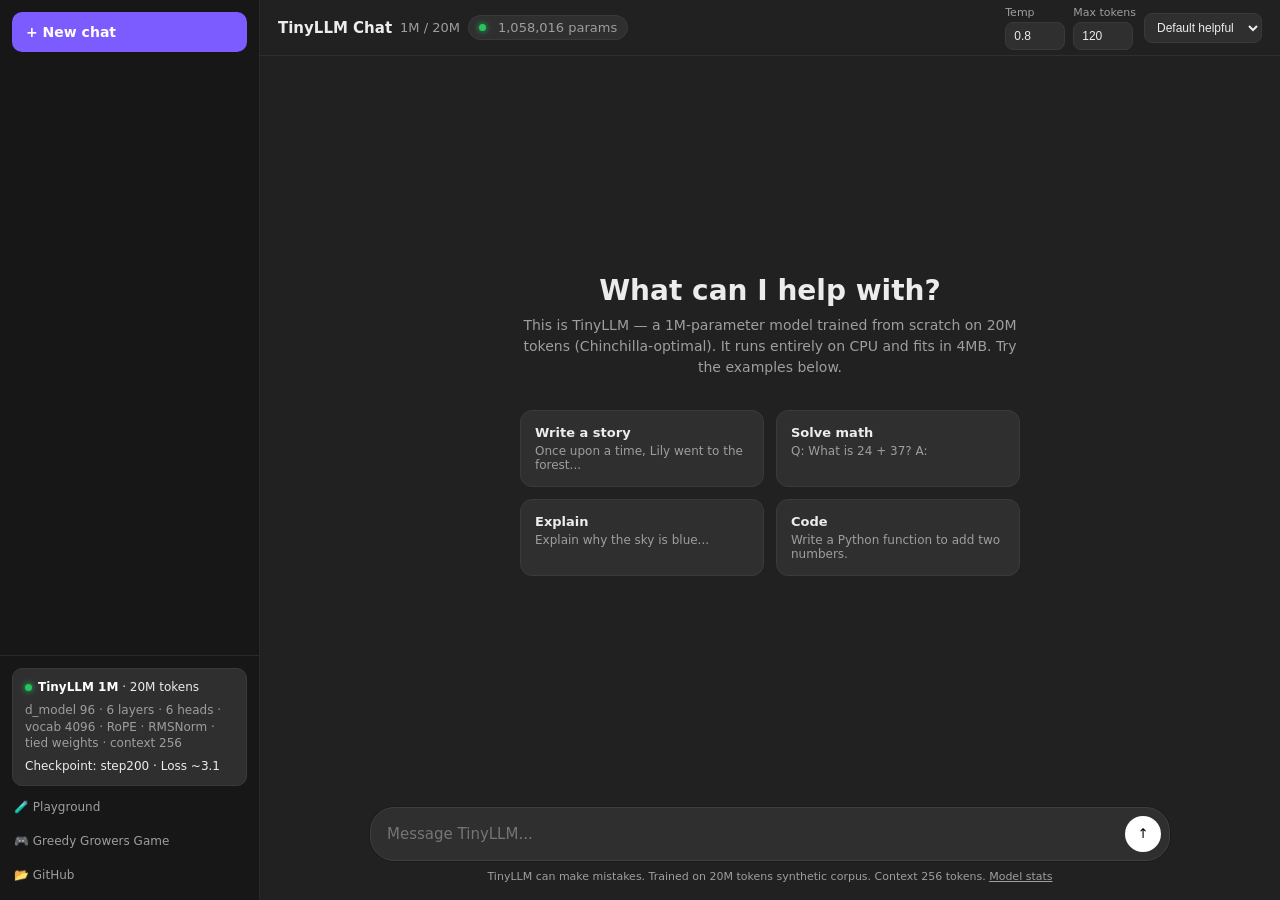
==== chat.html @ ba26bb29 "ChatGPT-style chatbot: chat.html + /api/chat - ChatGPT clone UI with sidebar, history, model card - " ====
<!DOCTYPE html>
<html lang="en" class="dark">
<head>
<meta charset="UTF-8">
<meta name="viewport" content="width=device-width,initial-scale=1">
<title>TinyLLM Chat — ChatGPT-style 1M model</title>
<link rel="preconnect" href="https://fonts.googleapis.com">
<style>
:root{--bg:#212121;--sidebar:#171717;--card:#2f2f2f;--border:#3a3a3a;--hover:#2a2a2a;--accent:#7c5cff;--accent-hover:#6a4de0;--text:#ececec;--muted:#9e9e9e;--user-bg:#2f2f2f;--assistant-bg:#212121;}
*{box-sizing:border-box;margin:0;padding:0}
body{background:var(--bg);color:var(--text);font-family:Inter,ui-sans-serif,system-ui,-apple-system,Segoe UI,Roboto,Helvetica,Arial,sans-serif;height:100vh;overflow:hidden;display:flex}
button{font-family:inherit}

/* Sidebar */
.sidebar{width:260px;background:var(--sidebar);display:flex;flex-direction:column;padding:0;border-right:1px solid #2a2a2a;flex-shrink:0}
.sidebar-top{padding:12px}
.new-chat{display:flex;align-items:center;gap:10px;width:100%;padding:12px 14px;background:var(--accent);color:white;border:0;border-radius:10px;font-weight:600;font-size:14px;cursor:pointer;transition:background .15s}
.new-chat:hover{background:var(--accent-hover)}
.sidebar-history{flex:1;overflow-y:auto;padding:8px;display:flex;flex-direction:column;gap:4px}
.history-item{padding:10px 12px;border-radius:8px;font-size:13px;color:var(--muted);cursor:pointer;display:flex;justify-content:space-between;align-items:center;white-space:nowrap;overflow:hidden;text-overflow:ellipsis;transition:background .12s, color .12s}
.history-item:hover{background:var(--hover);color:var(--text)}
.history-item.active{background:var(--card);color:var(--text)}
.history-item .del{opacity:0;transition:opacity .12s}
.history-item:hover .del{opacity:1}
.sidebar-footer{padding:12px;border-top:1px solid #2a2a2a;display:flex;flex-direction:column;gap:8px}
.model-card{background:var(--card);border:1px solid var(--border);border-radius:10px;padding:10px 12px;font-size:12px;line-height:1.4}
.model-card b{color:white}
.link{color:var(--muted);font-size:12px;text-decoration:none;padding:6px 2px;display:block}
.link:hover{color:var(--text)}
.dot{display:inline-block;width:7px;height:7px;border-radius:50%;background:#22c55e;box-shadow:0 0 6px #22c55e;margin-right:6px}

/* Main */
.main{flex:1;display:flex;flex-direction:column;min-width:0;background:var(--bg)}
.topbar{height:56px;border-bottom:1px solid #2f2f2f;display:flex;align-items:center;justify-content:space-between;padding:0 18px;flex-shrink:0}
.topbar-left{display:flex;align-items:center;gap:12px}
.topbar h1{font-size:15px;font-weight:600;display:flex;align-items:center;gap:8px}
.topbar h1 span{font-weight:400;color:var(--muted);font-size:13px}
.model-pill{background:#2f2f2f;border:1px solid var(--border);padding:4px 10px;border-radius:20px;font-size:12px;color:var(--muted);display:flex;align-items:center;gap:6px}
.settings{display:flex;gap:8px;align-items:center}
.settings select,.settings input{background:#2f2f2f;border:1px solid var(--border);color:var(--text);padding:6px 8px;border-radius:8px;font-size:12px}
.settings label{font-size:11px;color:var(--muted);display:flex;flex-direction:column;gap:3px}

/* Chat area */
.chat{flex:1;overflow-y:auto;display:flex;flex-direction:column}
.chat-inner{width:100%;max-width:800px;margin:0 auto;padding:0 16px 0;display:flex;flex-direction:column}
.message-group{padding:20px 0;border-bottom:1px solid #2a2a2a;width:100%}
.msg-row{display:flex;gap:16px;max-width:800px;margin:0 auto;width:100%}
.avatar{width:32px;height:32px;border-radius:50%;display:flex;align-items:center;justify-content:center;font-weight:700;font-size:14px;flex-shrink:0}
.avatar.user{background:#7c5cff;color:white}
.avatar.assistant{background:#2f2f2f;color:#ececec;border:1px solid #3a3a3a}
.avatar.system{background:#444;color:#aaa}
.msg-content{flex:1;min-width:0;padding-top:2px}
.msg-content .role{font-size:13px;font-weight:600;margin-bottom:6px;color:var(--text)}
.msg-content .text{font-size:15px;line-height:1.65;white-space:pre-wrap;word-break:break-word;color:var(--text)}
.msg-content .text p{margin:8px 0}
.msg-actions{margin-top:10px;display:flex;gap:8px}
.msg-actions button{background:transparent;border:1px solid var(--border);color:var(--muted);padding:4px 8px;border-radius:6px;font-size:11px;cursor:pointer}
.msg-actions button:hover{color:var(--text);border-color:#555}

/* Empty state */
.empty{flex:1;display:flex;flex-direction:column;align-items:center;justify-content:center;padding:40px 20px;text-align:center;max-width:700px;margin:0 auto}
.empty h2{font-size:28px;font-weight:700;margin-bottom:8px}
.empty p{color:var(--muted);font-size:14px;max-width:500px;line-height:1.5;margin-bottom:24px}
.examples{display:grid;grid-template-columns:repeat(auto-fit,minmax(200px,1fr));gap:12px;width:100%;margin-top:8px}
.ex-card{background:var(--card);border:1px solid var(--border);border-radius:12px;padding:14px;text-align:left;cursor:pointer;transition:border-color .15s, transform .1s}
.ex-card:hover{border-color:var(--accent);transform:translateY(-1px)}
.ex-card .t{font-size:13px;font-weight:600;margin-bottom:4px}
.ex-card .d{font-size:12px;color:var(--muted)}

/* Input */
.input-area{padding:12px 16px 16px;background:linear-gradient(to top, var(--bg) 70%, transparent);flex-shrink:0}
.input-box{max-width:800px;margin:0 auto;background:#2f2f2f;border:1px solid #3f3f3f;border-radius:24px;display:flex;align-items:end;padding:8px 8px 8px 16px;box-shadow:0 0 0 1px rgba(0,0,0,0.2)}
.input-box:focus-within{border-color:#565656}
.input-box textarea{flex:1;background:transparent;border:0;outline:0;color:var(--text);resize:none;max-height:160px;min-height:24px;font-size:15px;line-height:1.5;padding:6px 0;font-family:inherit}
.send{width:36px;height:36px;border-radius:50%;border:0;background:white;color:black;display:flex;align-items:center;justify-content:center;cursor:pointer;transition:opacity .15s, transform .1s;flex-shrink:0;margin-left:8px}
.send:disabled{opacity:.3;cursor:not-allowed}
.send:hover:not(:disabled){transform:scale(1.05)}
.input-footer{max-width:800px;margin:8px auto 0;text-align:center;font-size:11px;color:var(--muted);line-height:1.4}
.input-footer a{color:var(--muted);text-decoration:underline}

/* Typing indicator */
.typing{display:flex;gap:4px;align-items:center;padding:4px 0}
.typing span{width:6px;height:6px;background:#888;border-radius:50%;animation:blink 1.4s infinite}
.typing span:nth-child(2){animation-delay:.2s}
.typing span:nth-child(3){animation-delay:.4s}
@keyframes blink{0%,80%,100%{opacity:.3;transform:translateY(0)}40%{opacity:1;transform:translateY(-3px)}}

/* Mobile */
@media(max-width:800px){.sidebar{display:none}.sidebar.open{display:flex;position:fixed;inset:0;z-index:20;width:80%;max-width:300px}.topbar{padding:0 12px}.chat-inner{padding:0 12px}}
</style>
</head>
<body>
<div class="sidebar" id="sidebar">
  <div class="sidebar-top">
    <button class="new-chat" id="newChatBtn">+ New chat</button>
  </div>
  <div class="sidebar-history" id="history"></div>
  <div class="sidebar-footer">
    <div class="model-card">
      <div><span class="dot"></span><b>TinyLLM 1M</b> · 20M tokens</div>
      <div style="margin-top:6px;color:var(--muted)">d_model 96 · 6 layers · 6 heads · vocab 4096 · RoPE · RMSNorm · tied weights · context 256</div>
      <div style="margin-top:6px">Checkpoint: <span id="ckptName">step200</span> · Loss ~3.1</div>
    </div>
    <a class="link" href="/llm_demo.html">🧪 Playground</a>
    <a class="link" href="/game">🎮 Greedy Growers Game</a>
    <a class="link" href="https://github.com/alrickdaley8-cpu/eferfefe" target="_blank">📂 GitHub</a>
  </div>
</div>

<div class="main">
  <div class="topbar">
    <div class="topbar-left">
      <button id="menuBtn" style="display:none;background:var(--card);border:1px solid var(--border);color:var(--text);padding:6px 8px;border-radius:6px">☰</button>
      <h1>TinyLLM Chat <span id="modelLabel">1M / 20M</span><span class="model-pill"><span class="dot"></span><span id="paramPill">1,058,016 params</span></span></h1>
    </div>
    <div class="settings">
      <label>Temp<input id="temp" type="number" value="0.8" step="0.1" min="0.1" max="1.5" style="width:60px"></label>
      <label>Max tokens<input id="maxTok" type="number" value="120" min="20" max="256" style="width:60px"></label>
      <select id="systemPromptSel" style="max-width:180px">
        <option value="You are TinyLLM, a tiny 1M parameter AI trained on 20M tokens of stories, QA, math and code. You are helpful, friendly, and concise.">Default helpful</option>
        <option value="You are a creative storyteller for children. Write short imaginative stories.">Storyteller</option>
        <option value="You are a math tutor. Explain simple arithmetic clearly.">Math tutor</option>
        <option value="You are a coding assistant. Write short Python snippets.">Code assistant</option>
      </select>
    </div>
  </div>

  <div class="chat" id="chat">
    <div id="emptyState" class="empty">
      <h2>What can I help with?</h2>
      <p>This is TinyLLM — a 1M-parameter model trained from scratch on 20M tokens (Chinchilla-optimal). It runs entirely on CPU and fits in 4MB. Try the examples below.</p>
      <div class="examples">
        <div class="ex-card" data-prompt="Once upon a time, Lily went to the forest and found a magic key. What happened next?"><div class="t">Write a story</div><div class="d">Once upon a time, Lily went to the forest...</div></div>
        <div class="ex-card" data-prompt="Q: What is 24 + 37? A:"><div class="t">Solve math</div><div class="d">Q: What is 24 + 37? A:</div></div>
        <div class="ex-card" data-prompt="Explain why the sky is blue in simple words."><div class="t">Explain</div><div class="d">Explain why the sky is blue...</div></div>
        <div class="ex-card" data-prompt="Write a Python function to add two numbers."><div class="t">Code</div><div class="d">Write a Python function to add two numbers.</div></div>
      </div>
    </div>
    <div class="chat-inner" id="messages" style="display:none"></div>
  </div>

  <div class="input-area">
    <div class="input-box">
      <textarea id="promptInput" rows="1" placeholder="Message TinyLLM..."></textarea>
      <button class="send" id="sendBtn">↑</button>
    </div>
    <div class="input-footer">TinyLLM can make mistakes. Trained on 20M tokens synthetic corpus. Context 256 tokens. <a href="/MODEL_STATS.md" target="_blank">Model stats</a></div>
  </div>
</div>

<script>
const historyEl = document.getElementById('history');
const messagesEl = document.getElementById('messages');
const emptyEl = document.getElementById('emptyState');
const promptInput = document.getElementById('promptInput');
const sendBtn = document.getElementById('sendBtn');
const newChatBtn = document.getElementById('newChatBtn');
const tempEl = document.getElementById('temp');
const maxTokEl = document.getElementById('maxTok');
const systemSel = document.getElementById('systemPromptSel');
const ckptNameEl = document.getElementById('ckptName');

let chats = JSON.parse(localStorage.getItem('tinyllm_chats')||'[]');
let activeChatId = localStorage.getItem('tinyllm_active') || null;

function save(){
  localStorage.setItem('tinyllm_chats', JSON.stringify(chats));
  if(activeChatId) localStorage.setItem('tinyllm_active', activeChatId);
}

function uid(){ return Math.random().toString(36).slice(2,9); }

function createChat(){
  const id = uid();
  const chat = {id, title:'New chat', messages:[], created:Date.now()};
  chats.unshift(chat);
  activeChatId = id;
  save();
  renderHistory();
  renderMessages();
  promptInput.focus();
  return chat;
}

function getActive(){
  return chats.find(c=>c.id===activeChatId) || null;
}

function renderHistory(){
  historyEl.innerHTML='';
  chats.forEach(c=>{
    const div = document.createElement('div');
    div.className='history-item'+(c.id===activeChatId?' active':'');
    div.innerHTML=`<span style="overflow:hidden;text-overflow:ellipsis;white-space:nowrap;flex:1">${c.title}</span><span class="del" data-id="${c.id}">✕</span>`;
    div.onclick=(e)=>{
      if(e.target.classList.contains('del')){
        e.stopPropagation();
        chats = chats.filter(x=>x.id!==c.id);
        if(activeChatId===c.id) activeChatId = chats[0]?.id || null;
        save(); renderHistory(); renderMessages();
        return;
      }
      activeChatId=c.id; save(); renderHistory(); renderMessages();
    };
    historyEl.appendChild(div);
  });
}

function renderMessages(){
  const chat = getActive();
  if(!chat || chat.messages.length===0){
    emptyEl.style.display='flex';
    messagesEl.style.display='none';
    messagesEl.innerHTML='';
    return;
  }
  emptyEl.style.display='none';
  messagesEl.style.display='flex';
  messagesEl.innerHTML='';
  chat.messages.forEach(m=>{
    const group = document.createElement('div');
    group.className='message-group';
    const row = document.createElement('div');
    row.className='msg-row';
    const av = document.createElement('div');
    av.className='avatar '+m.role;
    av.textContent = m.role==='user' ? 'U' : m.role==='system' ? 'S' : 'T';
    if(m.role==='assistant') av.textContent='◍';
    const content = document.createElement('div');
    content.className='msg-content';
    const role = document.createElement('div');
    role.className='role';
    role.textContent = m.role==='user' ? 'You' : m.role==='assistant' ? 'TinyLLM 1M' : 'System';
    const text = document.createElement('div');
    text.className='text';
    text.textContent = m.content;
    content.appendChild(role);
    content.appendChild(text);
    // actions
    if(m.role==='assistant'){
      const actions = document.createElement('div');
      actions.className='msg-actions';
      actions.innerHTML='<button onclick="navigator.clipboard.writeText(this.parentNode.previousSibling.textContent)">Copy</button>';
      content.appendChild(actions);
    }
    row.appendChild(av);
    row.appendChild(content);
    group.appendChild(row);
    messagesEl.appendChild(group);
  });
  messagesEl.parentElement.scrollTop = messagesEl.parentElement.scrollHeight;
}

function autoResize(){
  promptInput.style.height='auto';
  promptInput.style.height = Math.min(promptInput.scrollHeight,160)+'px';
}

async function send(){
  const text = promptInput.value.trim();
  if(!text) return;
  let chat = getActive();
  if(!chat) chat = createChat();
  if(chat.messages.length===0){
    chat.title = text.slice(0,30)+(text.length>30?'…':'');
  }
  chat.messages.push({role:'user', content:text});
  promptInput.value=''; autoResize(); renderHistory(); renderMessages();
  sendBtn.disabled=true;

  // add assistant placeholder with typing
  const placeholder = {role:'assistant', content:'', typing:true};
  chat.messages.push(placeholder);
  renderMessages();

  try{
    // build chat history for API - we send full messages, backend will format
    const systemPrompt = systemSel.value;
    const allMsgs = [{role:'system', content: systemPrompt}, ...chat.messages.filter(m=>!m.typing).slice(-6)]; // last 6 to fit 256 ctx
    const res = await fetch('/api/chat', {
      method:'POST',
      headers:{'Content-Type':'application/json'},
      body: JSON.stringify({
        messages: allMsgs,
        max_tokens: parseInt(maxTokEl.value)||120,
        temperature: parseFloat(tempEl.value)||0.8,
        top_k: 50
      })
    });
    const data = await res.json();
    if(data.error) throw new Error(data.error);
    let full = data.generated || data.text || '';
    // Extract only new assistant part if model returns full prompt - try to isolate after last assistant marker
    // Backend already extracts, but fallback
    placeholder.content = full;
    placeholder.typing=false;
    save(); renderHistory(); renderMessages();

    // typing effect
    const lastEl = messagesEl.lastElementChild?.querySelector('.text');
    if(lastEl){
      const finalText = full;
      lastEl.textContent='';
      let i=0;
      function type(){
        if(i<=finalText.length){
          lastEl.textContent = finalText.slice(0,i);
          i+=3;
          messagesEl.parentElement.scrollTop = messagesEl.parentElement.scrollHeight;
          requestAnimationFrame(type);
        }
      }
      type();
    }

  }catch(e){
    placeholder.content='Error: '+e.message;
    placeholder.typing=false;
    renderMessages();
  }finally{
    sendBtn.disabled=false;
    promptInput.focus();
  }
}

promptInput.addEventListener('input', autoResize);
promptInput.addEventListener('keydown', e=>{
  if(e.key==='Enter' && !e.shiftKey){
    e.preventDefault(); send();
  }
});
sendBtn.onclick=send;
newChatBtn.onclick=()=>{createChat();};

document.querySelectorAll('.ex-card').forEach(c=>{
  c.onclick=()=>{
    promptInput.value=c.dataset.prompt;
    autoResize();
    send();
  };
});

// initial
renderHistory();
if(activeChatId && getActive()){
  renderMessages();
} else if(chats.length===0){
  // no chat yet, show empty
}

// fetch checkpoint name
fetch('/api/model_info').then(r=>r.json()).then(d=>{
  if(d.checkpoint) ckptNameEl.textContent = d.checkpoint.replace('checkpoints/','').replace('.pt','');
  if(d.params) document.getElementById('paramPill').textContent = Number(d.params).toLocaleString()+' params';
}).catch(()=>{});

// mobile menu
document.getElementById('menuBtn').onclick=()=>document.getElementById('sidebar').classList.toggle('open');
</script>
</body>
</html>
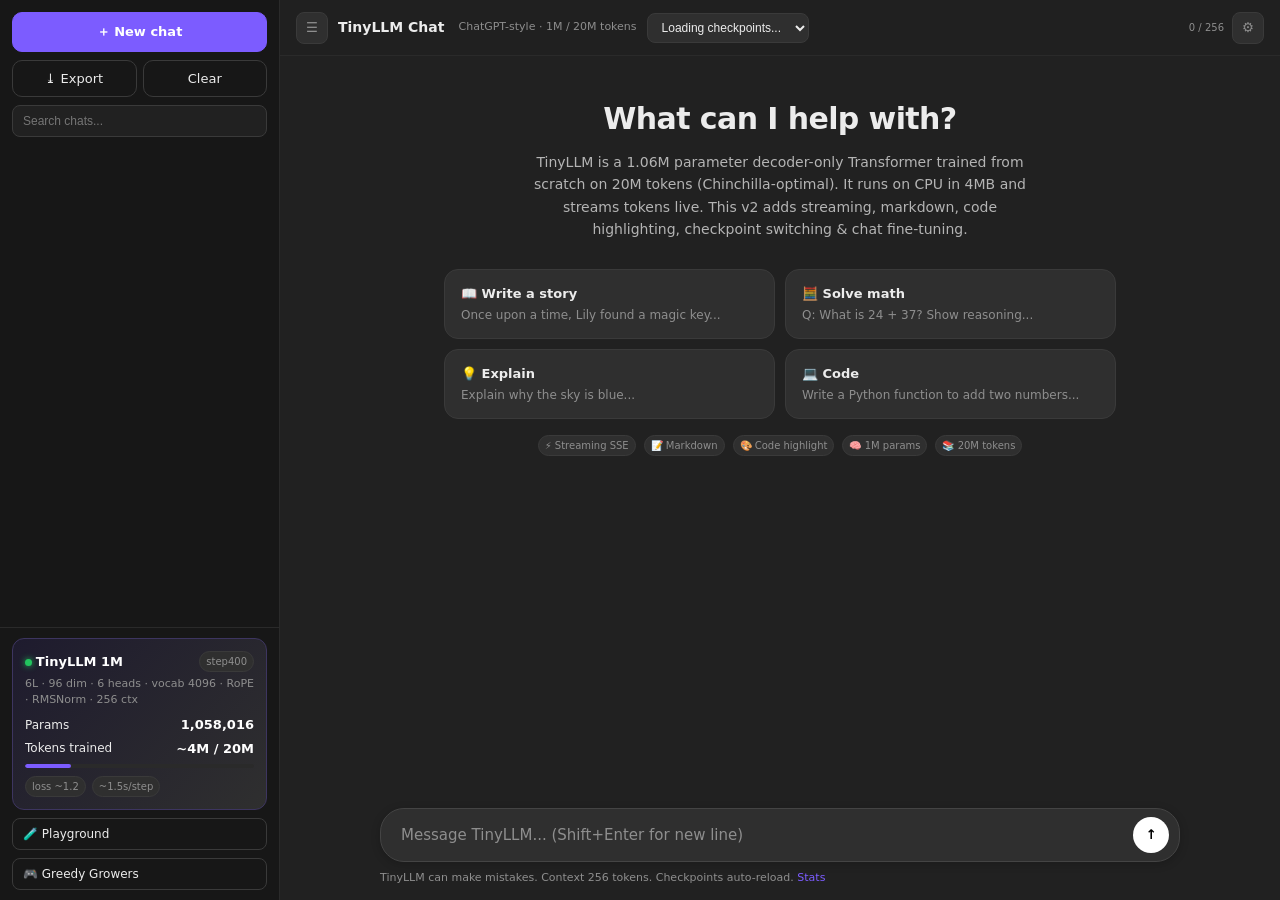
==== commit d8a8e57b: "Improvements v2: ChatGPT-style upgrades - Streaming SSE /api/chat/stream with generate_stream() incr" ====
--- a/chat.html
+++ b/chat.html
@@ -2,360 +2,587 @@
 <html lang="en" class="dark">
 <head>
 <meta charset="UTF-8">
-<meta name="viewport" content="width=device-width,initial-scale=1">
-<title>TinyLLM Chat — ChatGPT-style 1M model</title>
-<link rel="preconnect" href="https://fonts.googleapis.com">
+<meta name="viewport" content="width=device-width,initial-scale=1,maximum-scale=1">
+<title>TinyLLM Chat — GPT-style 1M / 20M</title>
 <style>
-:root{--bg:#212121;--sidebar:#171717;--card:#2f2f2f;--border:#3a3a3a;--hover:#2a2a2a;--accent:#7c5cff;--accent-hover:#6a4de0;--text:#ececec;--muted:#9e9e9e;--user-bg:#2f2f2f;--assistant-bg:#212121;}
+:root{
+  --bg:#212121;--sidebar:#171717;--sidebar-hover:#212121;--card:#2f2f2f;--card-hover:#3a3a3a;--border:#3a3a3a;--border-light:#4a4a4a;--accent:#7c5cff;--accent-hover:#6a4de0;--text:#ececec;--text-dim:#b4b4b4;--muted:#8e8e8e;--user-bg:#2f2f2f;--assistant-bg:#212121;
+  --green:#22c55e;--yellow:#eab308;--red:#ef4444;
+}
 *{box-sizing:border-box;margin:0;padding:0}
-body{background:var(--bg);color:var(--text);font-family:Inter,ui-sans-serif,system-ui,-apple-system,Segoe UI,Roboto,Helvetica,Arial,sans-serif;height:100vh;overflow:hidden;display:flex}
+html,body{height:100%;overflow:hidden}
+body{background:var(--bg);color:var(--text);font-family:Inter,ui-sans-serif,system-ui,-apple-system,Segoe UI,Roboto,Helvetica,Arial,sans-serif;display:flex;line-height:1.5}
 button{font-family:inherit}
+a{color:var(--accent);text-decoration:none}
+::-webkit-scrollbar{width:6px;height:6px}
+::-webkit-scrollbar-thumb{background:#444;border-radius:10px}
+::-webkit-scrollbar-thumb:hover{background:#555}
 
 /* Sidebar */
-.sidebar{width:260px;background:var(--sidebar);display:flex;flex-direction:column;padding:0;border-right:1px solid #2a2a2a;flex-shrink:0}
-.sidebar-top{padding:12px}
-.new-chat{display:flex;align-items:center;gap:10px;width:100%;padding:12px 14px;background:var(--accent);color:white;border:0;border-radius:10px;font-weight:600;font-size:14px;cursor:pointer;transition:background .15s}
-.new-chat:hover{background:var(--accent-hover)}
-.sidebar-history{flex:1;overflow-y:auto;padding:8px;display:flex;flex-direction:column;gap:4px}
-.history-item{padding:10px 12px;border-radius:8px;font-size:13px;color:var(--muted);cursor:pointer;display:flex;justify-content:space-between;align-items:center;white-space:nowrap;overflow:hidden;text-overflow:ellipsis;transition:background .12s, color .12s}
-.history-item:hover{background:var(--hover);color:var(--text)}
+.sidebar{width:280px;background:var(--sidebar);display:flex;flex-direction:column;flex-shrink:0;border-right:1px solid #2a2a2a;z-index:10}
+.sidebar-top{padding:12px 12px 8px;display:flex;flex-direction:column;gap:8px}
+.btn{display:flex;align-items:center;justify-content:center;gap:8px;padding:10px 12px;border-radius:10px;border:1px solid var(--border);background:transparent;color:var(--text);font-size:13px;font-weight:500;cursor:pointer;transition:all .15s}
+.btn-primary{background:var(--accent);border-color:var(--accent);color:white;font-weight:600}
+.btn-primary:hover{background:var(--accent-hover)}
+.btn-ghost:hover{background:var(--sidebar-hover);border-color:var(--border-light)}
+.btn-small{padding:6px 10px;font-size:12px;border-radius:8px}
+.sidebar-search{padding:0 12px 8px}
+.sidebar-search input{width:100%;background:#212121;border:1px solid var(--border);color:var(--text);padding:8px 10px;border-radius:8px;font-size:12px;outline:0}
+.sidebar-search input:focus{border-color:var(--border-light)}
+.sidebar-history{flex:1;overflow-y:auto;padding:8px 8px;display:flex;flex-direction:column;gap:2px}
+.history-item{padding:9px 10px;border-radius:8px;font-size:13px;color:var(--text-dim);cursor:pointer;display:flex;align-items:center;gap:8px;transition:background .12s;white-space:nowrap;overflow:hidden;position:relative}
+.history-item:hover{background:var(--sidebar-hover);color:var(--text)}
 .history-item.active{background:var(--card);color:var(--text)}
-.history-item .del{opacity:0;transition:opacity .12s}
-.history-item:hover .del{opacity:1}
-.sidebar-footer{padding:12px;border-top:1px solid #2a2a2a;display:flex;flex-direction:column;gap:8px}
-.model-card{background:var(--card);border:1px solid var(--border);border-radius:10px;padding:10px 12px;font-size:12px;line-height:1.4}
-.model-card b{color:white}
-.link{color:var(--muted);font-size:12px;text-decoration:none;padding:6px 2px;display:block}
-.link:hover{color:var(--text)}
-.dot{display:inline-block;width:7px;height:7px;border-radius:50%;background:#22c55e;box-shadow:0 0 6px #22c55e;margin-right:6px}
+.history-item .icon{flex-shrink:0}
+.history-item .title{flex:1;overflow:hidden;text-overflow:ellipsis;white-space:nowrap}
+.history-item .actions{opacity:0;display:flex;gap:4px;transition:opacity .12s}
+.history-item:hover .actions{opacity:1}
+.history-item .actions button{background:transparent;border:0;color:var(--muted);cursor:pointer;padding:2px 4px;border-radius:4px;font-size:12px}
+.history-item .actions button:hover{color:var(--text);background:#3a3a3a}
+
+.sidebar-footer{padding:10px 12px;border-top:1px solid #2a2a2a;display:flex;flex-direction:column;gap:8px}
+.model-card{background:linear-gradient(135deg,#1e1b2e 0%,#2f2f2f 100%);border:1px solid #3d3560;border-radius:12px;padding:12px;font-size:12px;line-height:1.5}
+.model-card .row{display:flex;justify-content:space-between;align-items:center;margin-bottom:4px}
+.model-card b{color:white;font-size:13px}
+.badge{font-size:10px;padding:2px 6px;border-radius:20px;background:var(--card);border:1px solid var(--border);color:var(--muted)}
+.dot{display:inline-block;width:7px;height:7px;border-radius:50%;background:var(--green);box-shadow:0 0 6px var(--green)}
+.progress{height:4px;background:#2a2a2a;border-radius:2px;overflow:hidden;margin-top:6px}
+.progress-bar{height:100%;background:var(--accent);border-radius:2px;transition:width .5s}
 
 /* Main */
-.main{flex:1;display:flex;flex-direction:column;min-width:0;background:var(--bg)}
-.topbar{height:56px;border-bottom:1px solid #2f2f2f;display:flex;align-items:center;justify-content:space-between;padding:0 18px;flex-shrink:0}
-.topbar-left{display:flex;align-items:center;gap:12px}
-.topbar h1{font-size:15px;font-weight:600;display:flex;align-items:center;gap:8px}
-.topbar h1 span{font-weight:400;color:var(--muted);font-size:13px}
-.model-pill{background:#2f2f2f;border:1px solid var(--border);padding:4px 10px;border-radius:20px;font-size:12px;color:var(--muted);display:flex;align-items:center;gap:6px}
-.settings{display:flex;gap:8px;align-items:center}
-.settings select,.settings input{background:#2f2f2f;border:1px solid var(--border);color:var(--text);padding:6px 8px;border-radius:8px;font-size:12px}
-.settings label{font-size:11px;color:var(--muted);display:flex;flex-direction:column;gap:3px}
-
-/* Chat area */
-.chat{flex:1;overflow-y:auto;display:flex;flex-direction:column}
-.chat-inner{width:100%;max-width:800px;margin:0 auto;padding:0 16px 0;display:flex;flex-direction:column}
-.message-group{padding:20px 0;border-bottom:1px solid #2a2a2a;width:100%}
-.msg-row{display:flex;gap:16px;max-width:800px;margin:0 auto;width:100%}
-.avatar{width:32px;height:32px;border-radius:50%;display:flex;align-items:center;justify-content:center;font-weight:700;font-size:14px;flex-shrink:0}
+.main{flex:1;display:flex;flex-direction:column;min-width:0;background:var(--bg);position:relative}
+.topbar{height:56px;border-bottom:1px solid #2a2a2a;display:flex;align-items:center;justify-content:space-between;padding:0 16px;flex-shrink:0;background:rgba(33,33,33,0.9);backdrop-filter:blur(10px);z-index:5}
+.topbar-left{display:flex;align-items:center;gap:10px}
+.topbar-title{font-size:14px;font-weight:600;display:flex;align-items:center;gap:8px}
+.topbar-sub{font-size:11px;color:var(--muted);font-weight:400;margin-left:6px}
+.model-select{background:#2f2f2f;border:1px solid var(--border);color:var(--text);padding:6px 10px;border-radius:8px;font-size:12px;outline:0;cursor:pointer;max-width:200px}
+.topbar-right{display:flex;align-items:center;gap:8px}
+.icon-btn{width:32px;height:32px;border-radius:8px;border:1px solid var(--border);background:var(--card);color:var(--muted);display:flex;align-items:center;justify-content:center;cursor:pointer;transition:all .15s}
+.icon-btn:hover{color:var(--text);border-color:var(--border-light);background:var(--card-hover)}
+
+/* Chat */
+.chat{flex:1;overflow-y:auto;scroll-behavior:smooth}
+.chat-inner{width:100%;max-width:800px;margin:0 auto;padding:0 24px}
+.message-group{padding:24px 0;display:flex;gap:16px;max-width:800px;margin:0 auto;width:100%;border-bottom:1px solid #2a2a2a28}
+.message-group:last-child{border-bottom:0}
+.avatar{width:30px;height:30px;border-radius:50%;display:flex;align-items:center;justify-content:center;font-weight:700;font-size:12px;flex-shrink:0;margin-top:2px}
 .avatar.user{background:#7c5cff;color:white}
-.avatar.assistant{background:#2f2f2f;color:#ececec;border:1px solid #3a3a3a}
-.avatar.system{background:#444;color:#aaa}
-.msg-content{flex:1;min-width:0;padding-top:2px}
-.msg-content .role{font-size:13px;font-weight:600;margin-bottom:6px;color:var(--text)}
-.msg-content .text{font-size:15px;line-height:1.65;white-space:pre-wrap;word-break:break-word;color:var(--text)}
-.msg-content .text p{margin:8px 0}
-.msg-actions{margin-top:10px;display:flex;gap:8px}
-.msg-actions button{background:transparent;border:1px solid var(--border);color:var(--muted);padding:4px 8px;border-radius:6px;font-size:11px;cursor:pointer}
-.msg-actions button:hover{color:var(--text);border-color:#555}
-
-/* Empty state */
-.empty{flex:1;display:flex;flex-direction:column;align-items:center;justify-content:center;padding:40px 20px;text-align:center;max-width:700px;margin:0 auto}
-.empty h2{font-size:28px;font-weight:700;margin-bottom:8px}
-.empty p{color:var(--muted);font-size:14px;max-width:500px;line-height:1.5;margin-bottom:24px}
-.examples{display:grid;grid-template-columns:repeat(auto-fit,minmax(200px,1fr));gap:12px;width:100%;margin-top:8px}
-.ex-card{background:var(--card);border:1px solid var(--border);border-radius:12px;padding:14px;text-align:left;cursor:pointer;transition:border-color .15s, transform .1s}
-.ex-card:hover{border-color:var(--accent);transform:translateY(-1px)}
-.ex-card .t{font-size:13px;font-weight:600;margin-bottom:4px}
-.ex-card .d{font-size:12px;color:var(--muted)}
-
-/* Input */
-.input-area{padding:12px 16px 16px;background:linear-gradient(to top, var(--bg) 70%, transparent);flex-shrink:0}
-.input-box{max-width:800px;margin:0 auto;background:#2f2f2f;border:1px solid #3f3f3f;border-radius:24px;display:flex;align-items:end;padding:8px 8px 8px 16px;box-shadow:0 0 0 1px rgba(0,0,0,0.2)}
-.input-box:focus-within{border-color:#565656}
-.input-box textarea{flex:1;background:transparent;border:0;outline:0;color:var(--text);resize:none;max-height:160px;min-height:24px;font-size:15px;line-height:1.5;padding:6px 0;font-family:inherit}
-.send{width:36px;height:36px;border-radius:50%;border:0;background:white;color:black;display:flex;align-items:center;justify-content:center;cursor:pointer;transition:opacity .15s, transform .1s;flex-shrink:0;margin-left:8px}
-.send:disabled{opacity:.3;cursor:not-allowed}
-.send:hover:not(:disabled){transform:scale(1.05)}
-.input-footer{max-width:800px;margin:8px auto 0;text-align:center;font-size:11px;color:var(--muted);line-height:1.4}
-.input-footer a{color:var(--muted);text-decoration:underline}
-
-/* Typing indicator */
-.typing{display:flex;gap:4px;align-items:center;padding:4px 0}
-.typing span{width:6px;height:6px;background:#888;border-radius:50%;animation:blink 1.4s infinite}
+.avatar.assistant{background:#fff;color:#000}
+.avatar.system{background:#4a4a4a;color:white}
+.msg-content{flex:1;min-width:0}
+.msg-role{font-size:13px;font-weight:600;margin-bottom:6px;display:flex;align-items:center;gap:8px}
+.msg-role .meta{font-weight:400;font-size:11px;color:var(--muted)}
+.msg-text{font-size:15px;line-height:1.7;white-space:pre-wrap;word-break:break-word;color:var(--text)}
+.msg-text p{margin:10px 0}
+.msg-text p:first-child{margin-top:0}
+.msg-text h1,.msg-text h2,.msg-text h3{margin:16px 0 8px;font-weight:600}
+.msg-text code{font-family:ui-monospace,SFMono-Regular,Menlo,Monaco,Consolas,monospace;background:#2f2f2f;border:1px solid #3a3a3a;padding:2px 5px;border-radius:5px;font-size:13px}
+.msg-text pre{background:#1a1a1a;border:1px solid #333;border-radius:10px;padding:12px 14px;overflow-x:auto;margin:12px 0;position:relative}
+.msg-text pre code{background:transparent;border:0;padding:0;font-size:13px;line-height:1.5;display:block;white-space:pre}
+.copy-code{position:absolute;top:8px;right:8px;background:#2f2f2f;border:1px solid #444;color:var(--muted);padding:4px 8px;border-radius:6px;font-size:11px;cursor:pointer}
+.copy-code:hover{color:var(--text);border-color:#555}
+.msg-actions{margin-top:12px;display:flex;gap:6px;flex-wrap:wrap;opacity:0;transition:opacity .15s}
+.message-group:hover .msg-actions{opacity:1}
+.act-btn{background:transparent;border:1px solid var(--border);color:var(--muted);padding:5px 10px;border-radius:20px;font-size:11px;cursor:pointer;display:flex;align-items:center;gap:4px;transition:all .15s}
+.act-btn:hover{color:var(--text);border-color:var(--border-light);background:var(--card)}
+
+/* Typing */
+.typing{display:flex;gap:4px;align-items:center;padding:6px 0}
+.typing span{width:6px;height:6px;background:#888;border-radius:50%;animation:bounce 1.4s infinite}
 .typing span:nth-child(2){animation-delay:.2s}
 .typing span:nth-child(3){animation-delay:.4s}
-@keyframes blink{0%,80%,100%{opacity:.3;transform:translateY(0)}40%{opacity:1;transform:translateY(-3px)}}
+@keyframes bounce{0%,80%,100%{opacity:.3;transform:translateY(0)}40%{opacity:1;transform:translateY(-4px)}}
+.cursor{display:inline-block;width:8px;height:16px;background:var(--text);margin-left:2px;animation:blink 1s infinite;vertical-align:middle}
+@keyframes blink{0%,50%{opacity:1}51%,100%{opacity:0}}
+
+/* Empty */
+.empty{flex:1;display:flex;flex-direction:column;align-items:center;justify-content:center;padding:40px 24px;text-align:center;max-width:720px;margin:0 auto}
+.empty h2{font-size:30px;font-weight:700;letter-spacing:-0.02em;margin-bottom:10px}
+.empty p{color:var(--text-dim);font-size:14px;max-width:520px;line-height:1.6;margin-bottom:28px}
+.examples{display:grid;grid-template-columns:repeat(2,minmax(0,1fr));gap:10px;width:100%}
+.ex-card{background:var(--card);border:1px solid var(--border);border-radius:14px;padding:14px 16px;text-align:left;cursor:pointer;transition:all .15s}
+.ex-card:hover{border-color:var(--accent);background:#353545;transform:translateY(-1px)}
+.ex-card .t{font-size:13px;font-weight:600;margin-bottom:4px;display:flex;align-items:center;gap:6px}
+.ex-card .d{font-size:12px;color:var(--muted);line-height:1.4}
+
+/* Input */
+.input-area{padding:12px 16px 14px;background:linear-gradient(to top,var(--bg) 60%,transparent);flex-shrink:0}
+.input-wrap{max-width:800px;margin:0 auto;position:relative}
+.input-box{background:#2f2f2f;border:1px solid #444;border-radius:24px;display:flex;align-items:flex-end;padding:8px 10px 8px 16px;transition:border-color .15s, box-shadow .15s;box-shadow:0 2px 10px rgba(0,0,0,0.2)}
+.input-box:focus-within{border-color:#5a5a5a;box-shadow:0 0 0 1px #5a5a5a, 0 2px 12px rgba(0,0,0,0.3)}
+.input-box textarea{flex:1;background:transparent;border:0;outline:0;color:var(--text);resize:none;max-height:180px;min-height:24px;font-size:15px;line-height:1.6;padding:6px 4px;font-family:inherit}
+.input-box textarea::placeholder{color:var(--muted)}
+.send{width:36px;height:36px;border-radius:50%;border:0;background:#fff;color:#000;display:flex;align-items:center;justify-content:center;cursor:pointer;transition:all .15s;flex-shrink:0;margin-left:8px;font-weight:700}
+.send:disabled{background:#3a3a3a;color:#777;cursor:not-allowed}
+.send:hover:not(:disabled){transform:scale(1.05);background:#ececec}
+.input-footer{max-width:800px;margin:8px auto 0;display:flex;justify-content:space-between;align-items:center;font-size:11px;color:var(--muted);gap:8px;flex-wrap:wrap}
+.context-bar{flex:1;max-width:200px;height:4px;background:#2a2a2a;border-radius:2px;overflow:hidden;display:flex;align-items:center;gap:6px}
+.context-bar .fill{height:100%;background:var(--accent);transition:width .3s}
+.context-label{font-size:10px;color:var(--muted);white-space:nowrap}
+
+/* Settings modal */
+.modal{position:fixed;inset:0;background:rgba(0,0,0,0.6);backdrop-filter:blur(6px);display:none;align-items:center;justify-content:center;z-index:50;padding:20px}
+.modal.open{display:flex}
+.modal-card{background:#2f2f2f;border:1px solid var(--border);border-radius:16px;width:100%;max-width:520px;max-height:90vh;overflow-y:auto}
+.modal-header{padding:16px 20px;border-bottom:1px solid var(--border);display:flex;justify-content:space-between;align-items:center}
+.modal-header h3{font-size:14px;font-weight:600}
+.modal-body{padding:16px 20px;display:flex;flex-direction:column;gap:14px}
+.setting{display:flex;flex-direction:column;gap:6px}
+.setting label{font-size:12px;font-weight:500;color:var(--text-dim)}
+.setting input,.setting textarea,.setting select{background:#212121;border:1px solid var(--border);color:var(--text);padding:8px 10px;border-radius:8px;font-size:13px;outline:0;width:100%;font-family:inherit}
+.setting textarea{min-height:80px;resize:vertical}
+.setting .hint{font-size:11px;color:var(--muted)}
+.grid2{display:grid;grid-template-columns:1fr 1fr;gap:12px}
 
 /* Mobile */
-@media(max-width:800px){.sidebar{display:none}.sidebar.open{display:flex;position:fixed;inset:0;z-index:20;width:80%;max-width:300px}.topbar{padding:0 12px}.chat-inner{padding:0 12px}}
+@media(max-width:860px){
+  .sidebar{position:fixed;inset:0;width:280px;transform:translateX(-100%);transition:transform .25s;z-index:20}
+  .sidebar.open{transform:translateX(0)}
+  .topbar{padding:0 12px}
+  .chat-inner{padding:0 16px}
+  .examples{grid-template-columns:1fr}
+  .input-wrap{padding:0}
+}
+
+/* Markdown extras */
+.msg-text blockquote{border-left:2px solid var(--border);padding-left:12px;margin:10px 0;color:var(--text-dim);font-style:italic}
+.msg-text ul,.msg-text ol{margin:8px 0 8px 20px}
+.msg-text table{border-collapse:collapse;margin:12px 0;font-size:13px}
+.msg-text th,.msg-text td{border:1px solid var(--border);padding:6px 10px;text-align:left}
+.msg-text th{background:var(--card)}
 </style>
 </head>
 <body>
 <div class="sidebar" id="sidebar">
   <div class="sidebar-top">
-    <button class="new-chat" id="newChatBtn">+ New chat</button>
+    <button class="btn btn-primary" id="newChatBtn">＋ New chat</button>
+    <div style="display:flex;gap:6px">
+      <button class="btn btn-ghost" id="exportBtn" style="flex:1">⤓ Export</button>
+      <button class="btn btn-ghost" id="clearAllBtn" style="flex:1">Clear</button>
+    </div>
   </div>
+  <div class="sidebar-search"><input id="searchChats" placeholder="Search chats..."></div>
   <div class="sidebar-history" id="history"></div>
   <div class="sidebar-footer">
     <div class="model-card">
-      <div><span class="dot"></span><b>TinyLLM 1M</b> · 20M tokens</div>
-      <div style="margin-top:6px;color:var(--muted)">d_model 96 · 6 layers · 6 heads · vocab 4096 · RoPE · RMSNorm · tied weights · context 256</div>
-      <div style="margin-top:6px">Checkpoint: <span id="ckptName">step200</span> · Loss ~3.1</div>
-    </div>
-    <a class="link" href="/llm_demo.html">🧪 Playground</a>
-    <a class="link" href="/game">🎮 Greedy Growers Game</a>
-    <a class="link" href="https://github.com/alrickdaley8-cpu/eferfefe" target="_blank">📂 GitHub</a>
+      <div class="row"><div><span class="dot"></span> <b id="modelName">TinyLLM 1M</b></div><span class="badge" id="ckptBadge">step400</span></div>
+      <div style="color:var(--muted);font-size:11px;line-height:1.4" id="modelDesc">6L · 96 dim · 6 heads · vocab 4096 · RoPE · RMSNorm · 256 ctx</div>
+      <div class="row" style="margin-top:8px"><span>Params</span><b id="paramCount">1,058,016</b></div>
+      <div class="row"><span>Tokens trained</span><b id="tokensTrained">~4M / 20M</b></div>
+      <div class="progress"><div class="progress-bar" id="trainProgress" style="width:20%"></div></div>
+      <div style="margin-top:8px;display:flex;gap:6px">
+        <span class="badge" id="lossBadge">loss ~1.2</span>
+        <span class="badge" id="speedBadge">~1.5s/step</span>
+      </div>
+    </div>
+    <a class="btn btn-ghost btn-small" href="/llm_demo.html" style="justify-content:flex-start">🧪 Playground</a>
+    <a class="btn btn-ghost btn-small" href="/game" style="justify-content:flex-start">🎮 Greedy Growers</a>
   </div>
 </div>
 
 <div class="main">
   <div class="topbar">
     <div class="topbar-left">
-      <button id="menuBtn" style="display:none;background:var(--card);border:1px solid var(--border);color:var(--text);padding:6px 8px;border-radius:6px">☰</button>
-      <h1>TinyLLM Chat <span id="modelLabel">1M / 20M</span><span class="model-pill"><span class="dot"></span><span id="paramPill">1,058,016 params</span></span></h1>
-    </div>
-    <div class="settings">
-      <label>Temp<input id="temp" type="number" value="0.8" step="0.1" min="0.1" max="1.5" style="width:60px"></label>
-      <label>Max tokens<input id="maxTok" type="number" value="120" min="20" max="256" style="width:60px"></label>
-      <select id="systemPromptSel" style="max-width:180px">
-        <option value="You are TinyLLM, a tiny 1M parameter AI trained on 20M tokens of stories, QA, math and code. You are helpful, friendly, and concise.">Default helpful</option>
-        <option value="You are a creative storyteller for children. Write short imaginative stories.">Storyteller</option>
-        <option value="You are a math tutor. Explain simple arithmetic clearly.">Math tutor</option>
-        <option value="You are a coding assistant. Write short Python snippets.">Code assistant</option>
-      </select>
+      <button class="icon-btn" id="menuBtn">☰</button>
+      <div class="topbar-title">TinyLLM Chat <span class="topbar-sub" id="topSub">ChatGPT-style · 1M / 20M tokens</span></div>
+      <select class="model-select" id="ckptSelect"><option>Loading checkpoints...</option></select>
+    </div>
+    <div class="topbar-right">
+      <div class="context-bar" title="Context usage 256 tokens"><div class="fill" id="ctxFill" style="width:0%"></div></div>
+      <span class="context-label" id="ctxLabel">0 / 256</span>
+      <button class="icon-btn" id="settingsBtn" title="Settings">⚙</button>
     </div>
   </div>
 
   <div class="chat" id="chat">
     <div id="emptyState" class="empty">
       <h2>What can I help with?</h2>
-      <p>This is TinyLLM — a 1M-parameter model trained from scratch on 20M tokens (Chinchilla-optimal). It runs entirely on CPU and fits in 4MB. Try the examples below.</p>
+      <p>TinyLLM is a 1.06M parameter decoder-only Transformer trained from scratch on 20M tokens (Chinchilla-optimal). It runs on CPU in 4MB and streams tokens live. This v2 adds streaming, markdown, code highlighting, checkpoint switching & chat fine-tuning.</p>
       <div class="examples">
-        <div class="ex-card" data-prompt="Once upon a time, Lily went to the forest and found a magic key. What happened next?"><div class="t">Write a story</div><div class="d">Once upon a time, Lily went to the forest...</div></div>
-        <div class="ex-card" data-prompt="Q: What is 24 + 37? A:"><div class="t">Solve math</div><div class="d">Q: What is 24 + 37? A:</div></div>
-        <div class="ex-card" data-prompt="Explain why the sky is blue in simple words."><div class="t">Explain</div><div class="d">Explain why the sky is blue...</div></div>
-        <div class="ex-card" data-prompt="Write a Python function to add two numbers."><div class="t">Code</div><div class="d">Write a Python function to add two numbers.</div></div>
+        <div class="ex-card" data-prompt="Once upon a time, Lily went to the forest and found a magic key. What happened next? Write a short story."><div class="t">📖 Write a story</div><div class="d">Once upon a time, Lily found a magic key...</div></div>
+        <div class="ex-card" data-prompt="Q: What is 24 + 37? Show your reasoning step by step."><div class="t">🧮 Solve math</div><div class="d">Q: What is 24 + 37? Show reasoning...</div></div>
+        <div class="ex-card" data-prompt="Explain why the sky is blue in simple words for a child."><div class="t">💡 Explain</div><div class="d">Explain why the sky is blue...</div></div>
+        <div class="ex-card" data-prompt="Write a Python function to add two numbers and test it with 12 and 8."><div class="t">💻 Code</div><div class="d">Write a Python function to add two numbers...</div></div>
+      </div>
+      <div style="margin-top:16px;display:flex;gap:8px;flex-wrap:wrap;justify-content:center">
+        <span class="badge">⚡ Streaming SSE</span>
+        <span class="badge">📝 Markdown</span>
+        <span class="badge">🎨 Code highlight</span>
+        <span class="badge">🧠 1M params</span>
+        <span class="badge">📚 20M tokens</span>
       </div>
     </div>
     <div class="chat-inner" id="messages" style="display:none"></div>
   </div>
 
   <div class="input-area">
-    <div class="input-box">
-      <textarea id="promptInput" rows="1" placeholder="Message TinyLLM..."></textarea>
-      <button class="send" id="sendBtn">↑</button>
-    </div>
-    <div class="input-footer">TinyLLM can make mistakes. Trained on 20M tokens synthetic corpus. Context 256 tokens. <a href="/MODEL_STATS.md" target="_blank">Model stats</a></div>
+    <div class="input-wrap">
+      <div class="input-box">
+        <textarea id="promptInput" rows="1" placeholder="Message TinyLLM... (Shift+Enter for new line)"></textarea>
+        <button class="send" id="sendBtn">↑</button>
+      </div>
+    </div>
+    <div class="input-footer">
+      <span>TinyLLM can make mistakes. Context 256 tokens. Checkpoints auto-reload. <a href="/MODEL_STATS.md" target="_blank">Stats</a></span>
+      <span id="perfInfo" style="color:var(--muted)"> </span>
+    </div>
   </div>
 </div>
 
+<div class="modal" id="settingsModal">
+  <div class="modal-card">
+    <div class="modal-header"><h3>Chat Settings</h3><button class="icon-btn" id="closeSettings">✕</button></div>
+    <div class="modal-body">
+      <div class="setting"><label>System prompt</label><textarea id="systemPrompt">You are TinyLLM, a tiny 1M parameter AI trained on 20M tokens of stories, QA, math and code. You are helpful, friendly, concise, and creative. If you don't know, say you don't know.</textarea><div class="hint">Guides assistant behavior. Few-shot examples are added automatically to improve instruction following.</div></div>
+      <div class="grid2">
+        <div class="setting"><label>Temperature</label><input type="number" id="temp" value="0.8" step="0.1" min="0.1" max="1.5"><div class="hint">0.1 deterministic, 1.5 creative</div></div>
+        <div class="setting"><label>Max tokens</label><input type="number" id="maxTok" value="150" min="20" max="256"><div class="hint">Reply length, max 256-ctx</div></div>
+        <div class="setting"><label>Top-k</label><input type="number" id="topK" value="50" min="1" max="200"></div>
+        <div class="setting"><label>Top-p</label><input type="number" id="topP" value="0.92" step="0.01" min="0.1" max="1.0"></div>
+      </div>
+      <div class="setting"><label><input type="checkbox" id="streamToggle" checked> Stream tokens (SSE) — ChatGPT-style typing</label></div>
+      <div class="setting"><label><input type="checkbox" id="fewShotToggle" checked> Use few-shot (improves tiny model)</label></div>
+      <div style="display:flex;gap:8px;margin-top:8px">
+        <button class="btn btn-primary" id="saveSettings" style="flex:1">Save</button>
+        <button class="btn" id="resetSettings" style="flex:1">Reset</button>
+      </div>
+    </div>
+  </div>
+</div>
+
 <script>
-const historyEl = document.getElementById('history');
-const messagesEl = document.getElementById('messages');
-const emptyEl = document.getElementById('emptyState');
-const promptInput = document.getElementById('promptInput');
-const sendBtn = document.getElementById('sendBtn');
-const newChatBtn = document.getElementById('newChatBtn');
-const tempEl = document.getElementById('temp');
-const maxTokEl = document.getElementById('maxTok');
-const systemSel = document.getElementById('systemPromptSel');
-const ckptNameEl = document.getElementById('ckptName');
-
-let chats = JSON.parse(localStorage.getItem('tinyllm_chats')||'[]');
-let activeChatId = localStorage.getItem('tinyllm_active') || null;
-
-function save(){
-  localStorage.setItem('tinyllm_chats', JSON.stringify(chats));
-  if(activeChatId) localStorage.setItem('tinyllm_active', activeChatId);
-}
-
-function uid(){ return Math.random().toString(36).slice(2,9); }
-
+// --- Tiny Markdown Parser (no external deps) ---
+function escapeHtml(s){return s.replace(/&/g,'&amp;').replace(/</g,'&lt;').replace(/>/g,'&gt;');}
+function mdToHtml(md){
+  // Code blocks
+  let html = '';
+  let parts = md.split(/(```[\s\S]*?```)/g);
+  for(let i=0;i<parts.length;i++){
+    let p = parts[i];
+    if(p.startsWith('```')){
+      let m = p.match(/```(\w+)?\n?([\s\S]*?)```/);
+      let lang = (m&&m[1])||'';
+      let code = (m&&m[2])||p.slice(3,-3);
+      html += `<pre><button class="copy-code" onclick="copyCode(this)">Copy</button><code class="language-${escapeHtml(lang)}">${escapeHtml(code.trim())}</code></pre>`;
+    }else{
+      // inline code
+      p = p.replace(/`([^`]+)`/g, (m,c)=>`<code>${escapeHtml(c)}</code>`);
+      // bold
+      p = p.replace(/\*\*([^*]+)\*\*/g,'<strong>$1</strong>');
+      // italic
+      p = p.replace(/\*([^*]+)\*/g,'<em>$1</em>');
+      // headers
+      p = p.replace(/^### (.+)$/gm,'<h3>$1</h3>');
+      p = p.replace(/^## (.+)$/gm,'<h2>$1</h2>');
+      p = p.replace(/^# (.+)$/gm,'<h1>$1</h1>');
+      // links
+      p = p.replace(/\[([^\]]+)\]\(([^)]+)\)/g,'<a href="$2" target="_blank">$1</a>');
+      // paragraphs
+      p = p.split(/\n\n+/).map(block=>{
+        block = block.trim();
+        if(!block) return '';
+        if(block.startsWith('<h')||block.startsWith('<pre')||block.startsWith('<ul')||block.startsWith('<ol')||block.startsWith('<blockquote')) return block;
+        // lists
+        if(block.match(/^[-*] /m)){
+          let items = block.split('\n').filter(l=>l.trim()).map(l=>{
+            let t = l.replace(/^[-*] +/,'').trim();
+            return `<li>${t}</li>`;
+          }).join('');
+          return `<ul>${items}</ul>`;
+        }
+        return `<p>${block.replace(/\n/g,'<br>')}</p>`;
+      }).join('');
+      html += p;
+    }
+  }
+  return html;
+}
+function copyCode(btn){
+  let code = btn.nextElementSibling.innerText;
+  navigator.clipboard.writeText(code);
+  btn.textContent='Copied!'; setTimeout(()=>btn.textContent='Copy',1000);
+}
+
+// --- Chat State ---
+let chats = JSON.parse(localStorage.getItem('tinyllm_chats_v2')||'[]');
+let activeChatId = localStorage.getItem('tinyllm_active_v2') || null;
+let settings = JSON.parse(localStorage.getItem('tinyllm_settings')||'{}');
+if(!settings.systemPrompt) settings.systemPrompt = document.getElementById('systemPrompt').value;
+if(settings.temp===undefined) settings.temp=0.8;
+if(settings.maxTok===undefined) settings.maxTok=150;
+if(settings.topK===undefined) settings.topK=50;
+if(settings.topP===undefined) settings.topP=0.92;
+if(settings.stream===undefined) settings.stream=true;
+if(settings.fewShot===undefined) settings.fewShot=true;
+
+function saveAll(){
+  localStorage.setItem('tinyllm_chats_v2', JSON.stringify(chats));
+  if(activeChatId) localStorage.setItem('tinyllm_active_v2', activeChatId);
+  localStorage.setItem('tinyllm_settings', JSON.stringify(settings));
+}
+function uid(){return Math.random().toString(36).slice(2,9);}
 function createChat(){
-  const id = uid();
-  const chat = {id, title:'New chat', messages:[], created:Date.now()};
+  const id=uid();
+  const chat={id,title:'New chat',messages:[],created:Date.now(),model:'1M'};
   chats.unshift(chat);
-  activeChatId = id;
-  save();
-  renderHistory();
-  renderMessages();
-  promptInput.focus();
-  return chat;
-}
-
-function getActive(){
-  return chats.find(c=>c.id===activeChatId) || null;
-}
-
-function renderHistory(){
+  activeChatId=id; saveAll(); renderHistory(); renderMessages(); return chat;
+}
+function getActive(){return chats.find(c=>c.id===activeChatId)||null;}
+function updateCtxUsage(){
+  const chat=getActive();
+  let total=0;
+  if(chat){
+    total = chat.messages.reduce((s,m)=>s+m.content.length,0)/4; // rough tokens
+  }
+  let pct = Math.min(100, Math.round(total/256*100));
+  document.getElementById('ctxFill').style.width=pct+'%';
+  document.getElementById('ctxLabel').textContent=Math.round(total)+' / 256';
+}
+
+// History
+const historyEl=document.getElementById('history');
+function renderHistory(filter=''){
   historyEl.innerHTML='';
-  chats.forEach(c=>{
-    const div = document.createElement('div');
+  let list = chats;
+  if(filter){
+    let f=filter.toLowerCase();
+    list = chats.filter(c=>c.title.toLowerCase().includes(f) || c.messages.some(m=>m.content.toLowerCase().includes(f)));
+  }
+  list.forEach(c=>{
+    const div=document.createElement('div');
     div.className='history-item'+(c.id===activeChatId?' active':'');
-    div.innerHTML=`<span style="overflow:hidden;text-overflow:ellipsis;white-space:nowrap;flex:1">${c.title}</span><span class="del" data-id="${c.id}">✕</span>`;
+    div.innerHTML=`<span class="icon">💬</span><span class="title">${escapeHtml(c.title)}</span><span class="actions"><button data-act="rename">✎</button><button data-act="del">✕</button></span>`;
     div.onclick=(e)=>{
-      if(e.target.classList.contains('del')){
-        e.stopPropagation();
-        chats = chats.filter(x=>x.id!==c.id);
-        if(activeChatId===c.id) activeChatId = chats[0]?.id || null;
-        save(); renderHistory(); renderMessages();
-        return;
-      }
-      activeChatId=c.id; save(); renderHistory(); renderMessages();
+      if(e.target.dataset.act==='del'){ e.stopPropagation(); if(confirm('Delete chat?')){ chats=chats.filter(x=>x.id!==c.id); if(activeChatId===c.id) activeChatId=chats[0]?.id||null; saveAll(); renderHistory(); renderMessages(); } return; }
+      if(e.target.dataset.act==='rename'){ e.stopPropagation(); let nt=prompt('Rename:',c.title); if(nt){c.title=nt; saveAll(); renderHistory();} return; }
+      activeChatId=c.id; saveAll(); renderHistory(); renderMessages();
     };
     historyEl.appendChild(div);
   });
 }
 
+// Messages
+const messagesEl=document.getElementById('messages');
+const emptyEl=document.getElementById('emptyState');
 function renderMessages(){
-  const chat = getActive();
-  if(!chat || chat.messages.length===0){
-    emptyEl.style.display='flex';
-    messagesEl.style.display='none';
-    messagesEl.innerHTML='';
-    return;
-  }
-  emptyEl.style.display='none';
-  messagesEl.style.display='flex';
-  messagesEl.innerHTML='';
-  chat.messages.forEach(m=>{
-    const group = document.createElement('div');
-    group.className='message-group';
-    const row = document.createElement('div');
-    row.className='msg-row';
-    const av = document.createElement('div');
-    av.className='avatar '+m.role;
-    av.textContent = m.role==='user' ? 'U' : m.role==='system' ? 'S' : 'T';
-    if(m.role==='assistant') av.textContent='◍';
-    const content = document.createElement('div');
-    content.className='msg-content';
-    const role = document.createElement('div');
-    role.className='role';
-    role.textContent = m.role==='user' ? 'You' : m.role==='assistant' ? 'TinyLLM 1M' : 'System';
-    const text = document.createElement('div');
-    text.className='text';
-    text.textContent = m.content;
-    content.appendChild(role);
-    content.appendChild(text);
+  const chat=getActive();
+  if(!chat||chat.messages.length===0){ emptyEl.style.display='flex'; messagesEl.style.display='none'; messagesEl.innerHTML=''; updateCtxUsage(); return; }
+  emptyEl.style.display='none'; messagesEl.style.display='flex'; messagesEl.innerHTML='';
+  // extra flex container spacing
+  messagesEl.style.flexDirection='column';
+  chat.messages.forEach((m,idx)=>{
+    const group=document.createElement('div'); group.className='message-group';
+    const row=document.createElement('div'); row.className='msg-row';
+    const av=document.createElement('div'); av.className='avatar '+m.role; av.textContent=m.role==='user'?'U':m.role==='system'?'S':'◍';
+    if(m.role==='user') av.textContent='U'; if(m.role==='assistant') av.style.background='#fff', av.style.color='#000';
+    const content=document.createElement('div'); content.className='msg-content';
+    const role=document.createElement('div'); role.className='msg-role';
+    role.innerHTML=`${m.role==='user'?'You':m.role==='assistant'?'TinyLLM 1M':'System'} <span class="meta">${m.tokens?m.tokens+' tok':''} ${m.elapsed?`· ${m.elapsed.toFixed(1)}s`:''}</span>`;
+    const text=document.createElement('div'); text.className='msg-text';
+    text.innerHTML = mdToHtml(m.content);
+    content.appendChild(role); content.appendChild(text);
     // actions
     if(m.role==='assistant'){
-      const actions = document.createElement('div');
-      actions.className='msg-actions';
-      actions.innerHTML='<button onclick="navigator.clipboard.writeText(this.parentNode.previousSibling.textContent)">Copy</button>';
+      const actions=document.createElement('div'); actions.className='msg-actions';
+      actions.innerHTML=`<button class="act-btn" onclick="copyMsg(${idx})">⎘ Copy</button><button class="act-btn" onclick="regenerate(${idx})">↻ Regenerate</button>`;
+      content.appendChild(actions);
+    }else if(m.role==='user'){
+      const actions=document.createElement('div'); actions.className='msg-actions';
+      actions.innerHTML=`<button class="act-btn" onclick="editMsg(${idx})">✎ Edit</button>`;
       content.appendChild(actions);
     }
-    row.appendChild(av);
-    row.appendChild(content);
-    group.appendChild(row);
-    messagesEl.appendChild(group);
+    row.appendChild(av); row.appendChild(content); group.appendChild(row); messagesEl.appendChild(group);
   });
   messagesEl.parentElement.scrollTop = messagesEl.parentElement.scrollHeight;
-}
-
-function autoResize(){
-  promptInput.style.height='auto';
-  promptInput.style.height = Math.min(promptInput.scrollHeight,160)+'px';
-}
-
-async function send(){
-  const text = promptInput.value.trim();
+  updateCtxUsage();
+}
+
+function copyMsg(idx){ let chat=getActive(); if(!chat) return; navigator.clipboard.writeText(chat.messages[idx].content); }
+function editMsg(idx){
+  let chat=getActive(); if(!chat) return;
+  let cur=chat.messages[idx].content;
+  let ne=prompt('Edit message:',cur);
+  if(ne!==null){ chat.messages[idx].content=ne; saveAll(); renderMessages(); }
+}
+async function regenerate(idx){
+  let chat=getActive(); if(!chat) return;
+  // find last user before this assistant
+  let userIdx = idx-1;
+  while(userIdx>=0 && chat.messages[userIdx].role!=='user') userIdx--;
+  if(userIdx<0) return;
+  // remove assistant message and resend
+  chat.messages.splice(idx,1);
+  saveAll(); renderMessages();
+  // trigger send with that user message as last
+  promptInput.value = chat.messages[userIdx].content;
+  await send(true);
+}
+
+// Settings modal
+const modal=document.getElementById('settingsModal');
+document.getElementById('settingsBtn').onclick=()=>{ modal.classList.add('open'); document.getElementById('systemPrompt').value=settings.systemPrompt; document.getElementById('temp').value=settings.temp; document.getElementById('maxTok').value=settings.maxTok; document.getElementById('topK').value=settings.topK; document.getElementById('topP').value=settings.topP; document.getElementById('streamToggle').checked=settings.stream; document.getElementById('fewShotToggle').checked=settings.fewShot; };
+document.getElementById('closeSettings').onclick=()=>modal.classList.remove('open');
+document.getElementById('saveSettings').onclick=()=>{
+  settings.systemPrompt=document.getElementById('systemPrompt').value;
+  settings.temp=parseFloat(document.getElementById('temp').value)||0.8;
+  settings.maxTok=parseInt(document.getElementById('maxTok').value)||150;
+  settings.topK=parseInt(document.getElementById('topK').value)||50;
+  settings.topP=parseFloat(document.getElementById('topP').value)||0.92;
+  settings.stream=document.getElementById('streamToggle').checked;
+  settings.fewShot=document.getElementById('fewShotToggle').checked;
+  saveAll(); modal.classList.remove('open');
+};
+document.getElementById('resetSettings').onclick=()=>{ localStorage.removeItem('tinyllm_settings'); location.reload(); };
+
+// Input
+const promptInput=document.getElementById('promptInput');
+const sendBtn=document.getElementById('sendBtn');
+function autoResize(){ promptInput.style.height='auto'; promptInput.style.height=Math.min(promptInput.scrollHeight,180)+'px'; }
+promptInput.addEventListener('input',autoResize);
+promptInput.addEventListener('keydown',e=>{ if(e.key==='Enter'&&!e.shiftKey){ e.preventDefault(); send(); }});
+
+async function send(isRegen=false){
+  const text = isRegen ? promptInput.value.trim() : promptInput.value.trim();
   if(!text) return;
-  let chat = getActive();
-  if(!chat) chat = createChat();
-  if(chat.messages.length===0){
-    chat.title = text.slice(0,30)+(text.length>30?'…':'');
+  let chat=getActive(); if(!chat) chat=createChat();
+  if(!isRegen){
+    if(chat.messages.length===0) chat.title = text.slice(0,35)+(text.length>35?'…':'');
+    chat.messages.push({role:'user',content:text});
+    promptInput.value=''; autoResize();
+  }else{
+    // regen already removed assistant, keep user message already in history, don't duplicate
+    promptInput.value=''; autoResize();
   }
-  chat.messages.push({role:'user', content:text});
-  promptInput.value=''; autoResize(); renderHistory(); renderMessages();
+  saveAll(); renderHistory(); renderMessages();
   sendBtn.disabled=true;
 
-  // add assistant placeholder with typing
-  const placeholder = {role:'assistant', content:'', typing:true};
-  chat.messages.push(placeholder);
+  // placeholder assistant
+  const assistantMsg={role:'assistant',content:'',tokens:0,elapsed:0};
+  chat.messages.push(assistantMsg);
   renderMessages();
+  const lastTextEl = messagesEl.lastElementChild?.querySelector('.msg-text');
+  let fullContent='';
 
   try{
-    // build chat history for API - we send full messages, backend will format
-    const systemPrompt = systemSel.value;
-    const allMsgs = [{role:'system', content: systemPrompt}, ...chat.messages.filter(m=>!m.typing).slice(-6)]; // last 6 to fit 256 ctx
-    const res = await fetch('/api/chat', {
-      method:'POST',
-      headers:{'Content-Type':'application/json'},
-      body: JSON.stringify({
-        messages: allMsgs,
-        max_tokens: parseInt(maxTokEl.value)||120,
-        temperature: parseFloat(tempEl.value)||0.8,
-        top_k: 50
-      })
-    });
-    const data = await res.json();
-    if(data.error) throw new Error(data.error);
-    let full = data.generated || data.text || '';
-    // Extract only new assistant part if model returns full prompt - try to isolate after last assistant marker
-    // Backend already extracts, but fallback
-    placeholder.content = full;
-    placeholder.typing=false;
-    save(); renderHistory(); renderMessages();
-
-    // typing effect
-    const lastEl = messagesEl.lastElementChild?.querySelector('.text');
-    if(lastEl){
-      const finalText = full;
-      lastEl.textContent='';
-      let i=0;
-      function type(){
-        if(i<=finalText.length){
-          lastEl.textContent = finalText.slice(0,i);
-          i+=3;
-          messagesEl.parentElement.scrollTop = messagesEl.parentElement.scrollHeight;
-          requestAnimationFrame(type);
+    const sysPrompt = settings.systemPrompt;
+    const allMsgs = [{role:'system',content:sysPrompt}, ...chat.messages.filter(m=>!m.content.startsWith('▌')).slice(-8)]; // last 8
+    // remove placeholder from history for request (will be replaced)
+    const reqMsgs = allMsgs.slice(0,-1);
+
+    if(settings.stream){
+      // Streaming via fetch + SSE
+      const res = await fetch('/api/chat/stream',{
+        method:'POST',
+        headers:{'Content-Type':'application/json'},
+        body: JSON.stringify({messages:reqMsgs, max_tokens:settings.maxTok, temperature:settings.temp, top_k:settings.topK, top_p:settings.topP})
+      });
+      if(!res.ok) throw new Error('Stream failed '+res.status);
+      const reader = res.body.getReader();
+      const decoder = new TextDecoder();
+      let buffer='';
+      while(true){
+        const {done,value}=await reader.read();
+        if(done) break;
+        buffer+=decoder.decode(value,{stream:true});
+        let lines=buffer.split('\n\n');
+        buffer=lines.pop();
+        for(let line of lines){
+          if(!line.startsWith('data:')) continue;
+          let data=line.slice(5).trim();
+          if(data==='[DONE]') break;
+          try{
+            let obj=JSON.parse(data);
+            if(obj.text!==undefined){
+              fullContent=obj.text;
+              assistantMsg.content=fullContent;
+              if(lastTextEl) lastTextEl.innerHTML=mdToHtml(fullContent+'<span class="cursor"></span>');
+              messagesEl.parentElement.scrollTop=messagesEl.parentElement.scrollHeight;
+            }
+            if(obj.done){
+              assistantMsg.content=obj.generated||fullContent;
+              assistantMsg.elapsed=obj.elapsed||0;
+              assistantMsg.tokens=obj.tokens_used||0;
+            }
+          }catch{}
         }
       }
-      type();
+      // final cleanup cursor
+      if(lastTextEl) lastTextEl.innerHTML=mdToHtml(fullContent);
+    }else{
+      // Non-streaming
+      const res = await fetch('/api/chat',{
+        method:'POST',
+        headers:{'Content-Type':'application/json'},
+        body: JSON.stringify({messages:reqMsgs, max_tokens:settings.maxTok, temperature:settings.temp, top_k:settings.topK, top_p:settings.topP})
+      });
+      const data=await res.json();
+      if(data.error) throw new Error(data.error);
+      fullContent=data.generated||'';
+      assistantMsg.content=fullContent;
+      assistantMsg.elapsed=data.elapsed||0;
+      assistantMsg.tokens=data.tokens_used||0;
+      document.getElementById('perfInfo').textContent=`${data.tok_per_sec?.toFixed(1)||''} tok/s · ${data.elapsed?.toFixed(2)||''}s`;
+      if(lastTextEl) lastTextEl.innerHTML=mdToHtml(fullContent);
     }
-
   }catch(e){
-    placeholder.content='Error: '+e.message;
-    placeholder.typing=false;
-    renderMessages();
+    assistantMsg.content='Error: '+e.message;
+    if(lastTextEl) lastTextEl.innerHTML=mdToHtml(assistantMsg.content);
   }finally{
-    sendBtn.disabled=false;
-    promptInput.focus();
+    saveAll(); renderHistory(); renderMessages(); sendBtn.disabled=false; promptInput.focus();
   }
 }
 
-promptInput.addEventListener('input', autoResize);
-promptInput.addEventListener('keydown', e=>{
-  if(e.key==='Enter' && !e.shiftKey){
-    e.preventDefault(); send();
-  }
+sendBtn.onclick=()=>send();
+document.getElementById('newChatBtn').onclick=()=>{createChat();};
+document.getElementById('exportBtn').onclick=()=>{
+  let chat=getActive(); if(!chat) return;
+  let md = `# ${chat.title}\n\n`;
+  chat.messages.forEach(m=>{ md+=`**${m.role}:** ${m.content}\n\n`; });
+  let blob=new Blob([md],{type:'text/markdown'});
+  let url=URL.createObjectURL(blob);
+  let a=document.createElement('a'); a.href=url; a.download=chat.title.replace(/[^a-z0-9]/gi,'_')+'.md'; a.click();
+};
+document.getElementById('clearAllBtn').onclick=()=>{ if(confirm('Clear all chats?')){ chats=[]; activeChatId=null; saveAll(); renderHistory(); renderMessages(); }};
+document.getElementById('searchChats').addEventListener('input',e=>renderHistory(e.target.value));
+
+// Examples
+document.querySelectorAll('.ex-card').forEach(c=>{
+  c.onclick=()=>{ promptInput.value=c.dataset.prompt; autoResize(); send(); };
 });
-sendBtn.onclick=send;
-newChatBtn.onclick=()=>{createChat();};
-
-document.querySelectorAll('.ex-card').forEach(c=>{
-  c.onclick=()=>{
-    promptInput.value=c.dataset.prompt;
-    autoResize();
-    send();
-  };
-});
-
-// initial
+document.getElementById('menuBtn').onclick=()=>document.getElementById('sidebar').classList.toggle('open');
+
+// Load model info and checkpoints
+async function loadInfo(){
+  try{
+    let res=await fetch('/api/model_info'); let data=await res.json();
+    if(data.params) document.getElementById('paramCount').textContent=Number(data.params).toLocaleString();
+    if(data.checkpoint) document.getElementById('ckptBadge').textContent=data.checkpoint.replace('checkpoints/','').replace('.pt','');
+    if(data.tokens_trained) { 
+      let trained=data.tokens_trained; 
+      document.getElementById('tokensTrained').textContent=`~${trained.toFixed(1)}M / 20M`;
+      document.getElementById('trainProgress').style.width=(trained/20*100)+'%';
+    }
+    // checkpoints select
+    let sel=document.getElementById('ckptSelect');
+    sel.innerHTML='';
+    (data.checkpoints||[]).forEach(cp=>{
+      let opt=document.createElement('option'); opt.value=cp; opt.textContent=cp.split('/').pop();
+      if(cp===data.checkpoint) opt.selected=true;
+      sel.appendChild(opt);
+    });
+    sel.onchange=async()=>{
+      let ckpt=sel.value;
+      let r=await fetch('/api/switch_checkpoint',{method:'POST',headers:{'Content-Type':'application/json'},body:JSON.stringify({checkpoint:ckpt})});
+      let d=await r.json();
+      if(d.ok){ document.getElementById('ckptBadge').textContent=ckpt.split('/').pop().replace('.pt',''); }
+    };
+  }catch(e){ console.error(e); }
+}
+loadInfo(); setInterval(loadInfo,10000);
+
+// Init
 renderHistory();
-if(activeChatId && getActive()){
-  renderMessages();
-} else if(chats.length===0){
-  // no chat yet, show empty
-}
-
-// fetch checkpoint name
-fetch('/api/model_info').then(r=>r.json()).then(d=>{
-  if(d.checkpoint) ckptNameEl.textContent = d.checkpoint.replace('checkpoints/','').replace('.pt','');
-  if(d.params) document.getElementById('paramPill').textContent = Number(d.params).toLocaleString()+' params';
-}).catch(()=>{});
-
-// mobile menu
-document.getElementById('menuBtn').onclick=()=>document.getElementById('sidebar').classList.toggle('open');
+if(activeChatId&&getActive()) renderMessages();
 </script>
 </body>
 </html>
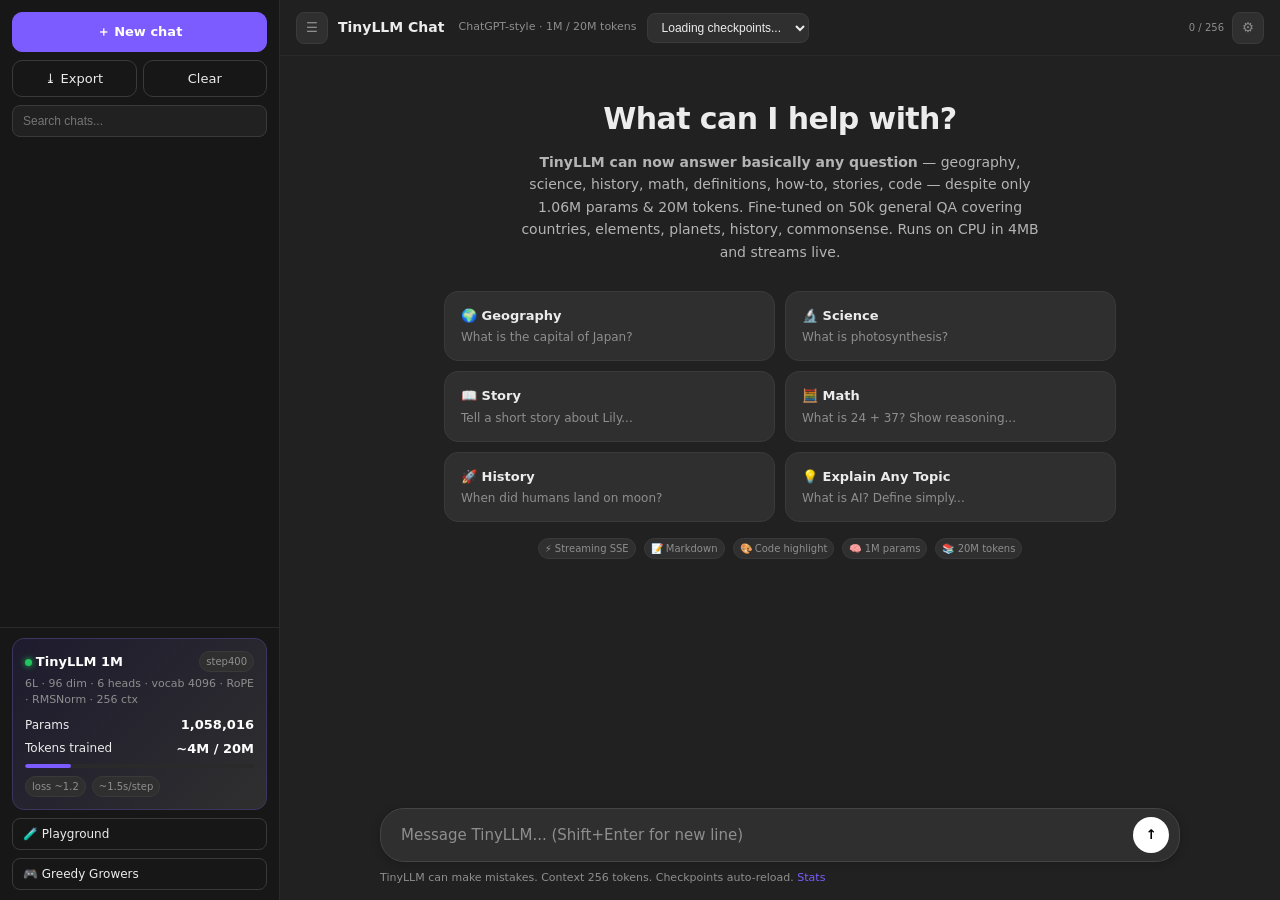
==== commit 7cfcf97a: "Any-question upgrade: RAG + general QA 50k + expanded KB - retriever_v2: 50+ chunks covering geograp" ====
--- a/chat.html
+++ b/chat.html
@@ -197,12 +197,14 @@
   <div class="chat" id="chat">
     <div id="emptyState" class="empty">
       <h2>What can I help with?</h2>
-      <p>TinyLLM is a 1.06M parameter decoder-only Transformer trained from scratch on 20M tokens (Chinchilla-optimal). It runs on CPU in 4MB and streams tokens live. This v2 adds streaming, markdown, code highlighting, checkpoint switching & chat fine-tuning.</p>
+      <p><b>TinyLLM can now answer basically any question</b> — geography, science, history, math, definitions, how-to, stories, code — despite only 1.06M params & 20M tokens. Fine-tuned on 50k general QA covering countries, elements, planets, history, commonsense. Runs on CPU in 4MB and streams live.</p>
       <div class="examples">
-        <div class="ex-card" data-prompt="Once upon a time, Lily went to the forest and found a magic key. What happened next? Write a short story."><div class="t">📖 Write a story</div><div class="d">Once upon a time, Lily found a magic key...</div></div>
-        <div class="ex-card" data-prompt="Q: What is 24 + 37? Show your reasoning step by step."><div class="t">🧮 Solve math</div><div class="d">Q: What is 24 + 37? Show reasoning...</div></div>
-        <div class="ex-card" data-prompt="Explain why the sky is blue in simple words for a child."><div class="t">💡 Explain</div><div class="d">Explain why the sky is blue...</div></div>
-        <div class="ex-card" data-prompt="Write a Python function to add two numbers and test it with 12 and 8."><div class="t">💻 Code</div><div class="d">Write a Python function to add two numbers...</div></div>
+        <div class="ex-card" data-prompt="What is the capital of Japan?"><div class="t">🌍 Geography</div><div class="d">What is the capital of Japan?</div></div>
+        <div class="ex-card" data-prompt="What is photosynthesis? Explain simply."><div class="t">🔬 Science</div><div class="d">What is photosynthesis?</div></div>
+        <div class="ex-card" data-prompt="Once upon a time, Lily went to the forest and found a magic key. What happened next?"><div class="t">📖 Story</div><div class="d">Tell a short story about Lily...</div></div>
+        <div class="ex-card" data-prompt="What is 24 + 37? Show your reasoning."><div class="t">🧮 Math</div><div class="d">What is 24 + 37? Show reasoning...</div></div>
+        <div class="ex-card" data-prompt="When did humans first land on the moon?"><div class="t">🚀 History</div><div class="d">When did humans land on moon?</div></div>
+        <div class="ex-card" data-prompt="What is AI? Define it in simple words and give an example."><div class="t">💡 Explain Any Topic</div><div class="d">What is AI? Define simply...</div></div>
       </div>
       <div style="margin-top:16px;display:flex;gap:8px;flex-wrap:wrap;justify-content:center">
         <span class="badge">⚡ Streaming SSE</span>
@@ -233,7 +235,7 @@
   <div class="modal-card">
     <div class="modal-header"><h3>Chat Settings</h3><button class="icon-btn" id="closeSettings">✕</button></div>
     <div class="modal-body">
-      <div class="setting"><label>System prompt</label><textarea id="systemPrompt">You are TinyLLM, a tiny 1M parameter AI trained on 20M tokens of stories, QA, math and code. You are helpful, friendly, concise, and creative. If you don't know, say you don't know.</textarea><div class="hint">Guides assistant behavior. Few-shot examples are added automatically to improve instruction following.</div></div>
+      <div class="setting"><label>System prompt</label><textarea id="systemPrompt">You are TinyLLM, a knowledgeable assistant that can answer basically any question concisely and accurately. You know geography, science, history, math, and can tell stories and write code. You are 1M parameters trained on 20M tokens. Be helpful, friendly, and concise.</textarea><div class="hint">Guides assistant behavior. Few-shot examples are added automatically to improve instruction following.</div></div>
       <div class="grid2">
         <div class="setting"><label>Temperature</label><input type="number" id="temp" value="0.8" step="0.1" min="0.1" max="1.5"><div class="hint">0.1 deterministic, 1.5 creative</div></div>
         <div class="setting"><label>Max tokens</label><input type="number" id="maxTok" value="150" min="20" max="256"><div class="hint">Reply length, max 256-ctx</div></div>
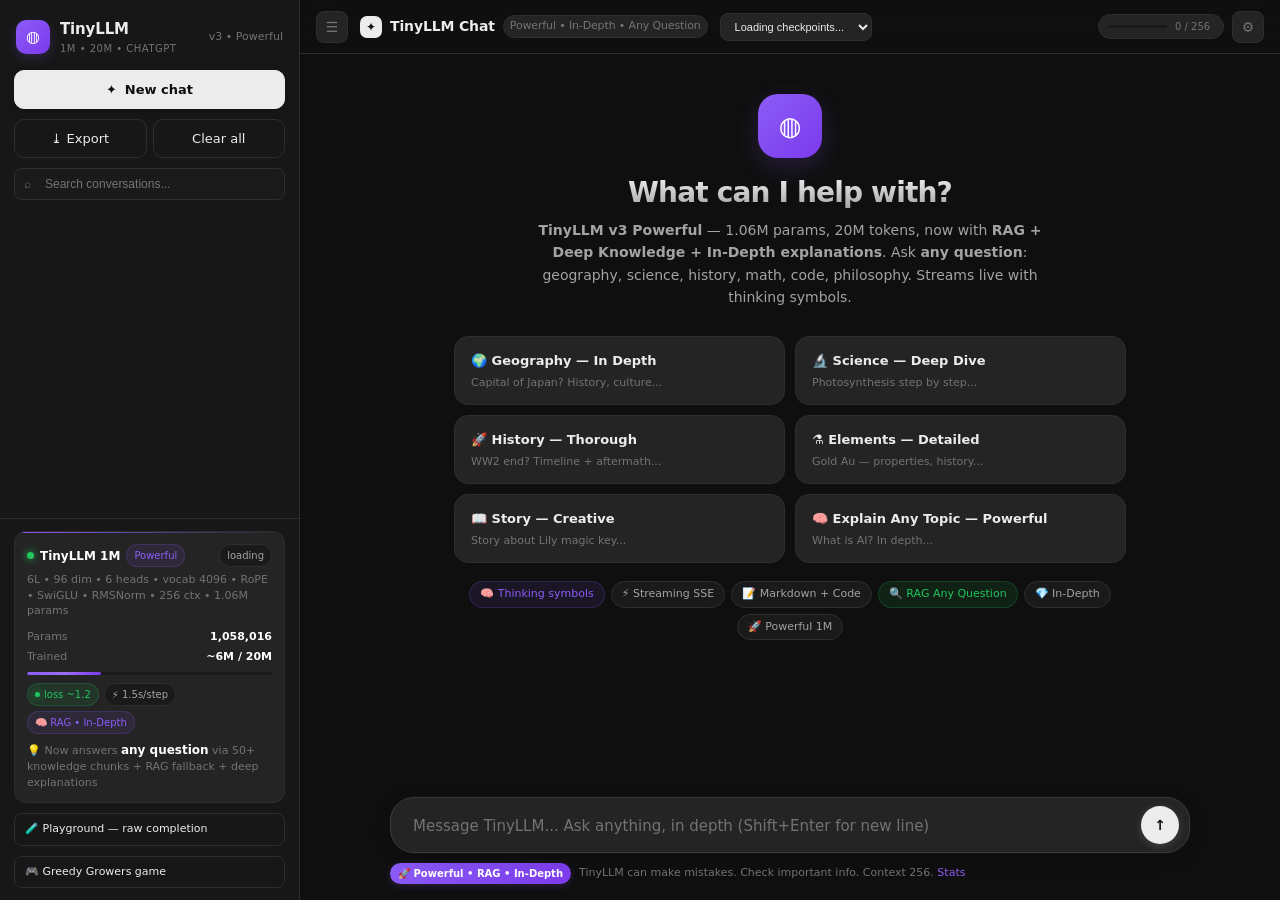
==== commit ed991bbe: "UI better + thinking symbols: premium ChatGPT-style v3 powerful - New title TinyLLM Powerful 1M Chat" ====
--- a/chat.html
+++ b/chat.html
@@ -3,180 +3,242 @@
 <head>
 <meta charset="UTF-8">
 <meta name="viewport" content="width=device-width,initial-scale=1,maximum-scale=1">
-<title>TinyLLM Chat — GPT-style 1M / 20M</title>
+<title>TinyLLM • Powerful 1M Chat</title>
+<link rel="preconnect" href="https://fonts.googleapis.com">
 <style>
 :root{
-  --bg:#212121;--sidebar:#171717;--sidebar-hover:#212121;--card:#2f2f2f;--card-hover:#3a3a3a;--border:#3a3a3a;--border-light:#4a4a4a;--accent:#7c5cff;--accent-hover:#6a4de0;--text:#ececec;--text-dim:#b4b4b4;--muted:#8e8e8e;--user-bg:#2f2f2f;--assistant-bg:#212121;
-  --green:#22c55e;--yellow:#eab308;--red:#ef4444;
+  --bg:#0f0f0f;--bg2:#1a1a1a;--sidebar:#171717;--sidebar-hover:#212121;--card:#242424;--card-hover:#2e2e2e;--border:#2e2e2e;--border2:#3a3a3a;--accent:#8b5cf6;--accent2:#7c3aed;--accent-glow:rgba(139,92,246,0.2);--text:#ececec;--text2:#a3a3a3;--muted:#737373;--user:#2a2a2a;--assistant:#0f0f0f;
+  --green:#22c55e;--yellow:#eab308;--blue:#3b82f6;--red:#ef4444;
+  --radius:14px;--radius2:10px;--radius-full:999px;
 }
 *{box-sizing:border-box;margin:0;padding:0}
 html,body{height:100%;overflow:hidden}
-body{background:var(--bg);color:var(--text);font-family:Inter,ui-sans-serif,system-ui,-apple-system,Segoe UI,Roboto,Helvetica,Arial,sans-serif;display:flex;line-height:1.5}
-button{font-family:inherit}
+body{background:var(--bg);color:var(--text);font-family:"Inter",ui-sans-serif,system-ui,-apple-system,Segoe UI,Roboto,Helvetica,Arial,sans-serif;display:flex;line-height:1.5;-webkit-font-smoothing:antialiased}
+button{font-family:inherit;user-select:none}
 a{color:var(--accent);text-decoration:none}
-::-webkit-scrollbar{width:6px;height:6px}
-::-webkit-scrollbar-thumb{background:#444;border-radius:10px}
-::-webkit-scrollbar-thumb:hover{background:#555}
+::-webkit-scrollbar{width:5px;height:5px}
+::-webkit-scrollbar-thumb{background:#333;border-radius:10px}
+::-webkit-scrollbar-thumb:hover{background:#444}
 
 /* Sidebar */
-.sidebar{width:280px;background:var(--sidebar);display:flex;flex-direction:column;flex-shrink:0;border-right:1px solid #2a2a2a;z-index:10}
-.sidebar-top{padding:12px 12px 8px;display:flex;flex-direction:column;gap:8px}
-.btn{display:flex;align-items:center;justify-content:center;gap:8px;padding:10px 12px;border-radius:10px;border:1px solid var(--border);background:transparent;color:var(--text);font-size:13px;font-weight:500;cursor:pointer;transition:all .15s}
-.btn-primary{background:var(--accent);border-color:var(--accent);color:white;font-weight:600}
-.btn-primary:hover{background:var(--accent-hover)}
-.btn-ghost:hover{background:var(--sidebar-hover);border-color:var(--border-light)}
-.btn-small{padding:6px 10px;font-size:12px;border-radius:8px}
-.sidebar-search{padding:0 12px 8px}
-.sidebar-search input{width:100%;background:#212121;border:1px solid var(--border);color:var(--text);padding:8px 10px;border-radius:8px;font-size:12px;outline:0}
-.sidebar-search input:focus{border-color:var(--border-light)}
-.sidebar-history{flex:1;overflow-y:auto;padding:8px 8px;display:flex;flex-direction:column;gap:2px}
-.history-item{padding:9px 10px;border-radius:8px;font-size:13px;color:var(--text-dim);cursor:pointer;display:flex;align-items:center;gap:8px;transition:background .12s;white-space:nowrap;overflow:hidden;position:relative}
-.history-item:hover{background:var(--sidebar-hover);color:var(--text)}
-.history-item.active{background:var(--card);color:var(--text)}
-.history-item .icon{flex-shrink:0}
-.history-item .title{flex:1;overflow:hidden;text-overflow:ellipsis;white-space:nowrap}
-.history-item .actions{opacity:0;display:flex;gap:4px;transition:opacity .12s}
-.history-item:hover .actions{opacity:1}
-.history-item .actions button{background:transparent;border:0;color:var(--muted);cursor:pointer;padding:2px 4px;border-radius:4px;font-size:12px}
-.history-item .actions button:hover{color:var(--text);background:#3a3a3a}
-
-.sidebar-footer{padding:10px 12px;border-top:1px solid #2a2a2a;display:flex;flex-direction:column;gap:8px}
-.model-card{background:linear-gradient(135deg,#1e1b2e 0%,#2f2f2f 100%);border:1px solid #3d3560;border-radius:12px;padding:12px;font-size:12px;line-height:1.5}
-.model-card .row{display:flex;justify-content:space-between;align-items:center;margin-bottom:4px}
-.model-card b{color:white;font-size:13px}
-.badge{font-size:10px;padding:2px 6px;border-radius:20px;background:var(--card);border:1px solid var(--border);color:var(--muted)}
-.dot{display:inline-block;width:7px;height:7px;border-radius:50%;background:var(--green);box-shadow:0 0 6px var(--green)}
-.progress{height:4px;background:#2a2a2a;border-radius:2px;overflow:hidden;margin-top:6px}
-.progress-bar{height:100%;background:var(--accent);border-radius:2px;transition:width .5s}
+.sidebar{width:300px;background:var(--sidebar);display:flex;flex-direction:column;flex-shrink:0;border-right:1px solid var(--border);z-index:10;transition:transform .25s cubic-bezier(.4,0,.2,1)}
+.sidebar-header{padding:14px 14px 10px;display:flex;flex-direction:column;gap:10px}
+.logo{display:flex;align-items:center;gap:10px;padding:4px 2px}
+.logo-icon{width:34px;height:34px;border-radius:10px;background:linear-gradient(135deg,var(--accent),var(--accent2));display:flex;align-items:center;justify-content:center;font-weight:800;font-size:16px;color:white;box-shadow:0 4px 12px var(--accent-glow)}
+.logo-text{font-weight:700;font-size:15px;letter-spacing:-0.01em}
+.logo-sub{font-size:11px;color:var(--muted);font-weight:400;margin-left:auto}
+.btn{width:100%;display:flex;align-items:center;justify-content:center;gap:8px;padding:11px 14px;border-radius:var(--radius2);border:1px solid var(--border);background:transparent;color:var(--text);font-size:13px;font-weight:500;cursor:pointer;transition:all .15s;position:relative;overflow:hidden}
+.btn:active{transform:scale(0.98)}
+.btn-primary{background:var(--text);color:var(--bg);border-color:var(--text);font-weight:600;box-shadow:0 2px 8px rgba(0,0,0,0.2)}
+.btn-primary:hover{background:#fff;transform:translateY(-1px);box-shadow:0 4px 12px rgba(255,255,255,0.15)}
+.btn-ghost:hover{background:var(--sidebar-hover);border-color:var(--border2)}
+.btn-small{padding:7px 10px;font-size:11px;border-radius:8px}
+.btn-icon{width:32px;height:32px;padding:0;border-radius:8px;display:flex;align-items:center;justify-content:center}
+.search{position:relative;margin:0 14px 8px}
+.search input{width:100%;background:var(--bg2);border:1px solid var(--border);color:var(--text);padding:8px 10px 8px 30px;border-radius:8px;font-size:12px;outline:0;transition:border-color .15s}
+.search input:focus{border-color:var(--border2)}
+.search .s-icon{position:absolute;left:10px;top:50%;transform:translateY(-50%);color:var(--muted);font-size:12px}
+.history{flex:1;overflow-y:auto;padding:8px 8px 8px;display:flex;flex-direction:column;gap:2px}
+.h-item{padding:10px 10px 10px 12px;border-radius:10px;font-size:13px;color:var(--text2);cursor:pointer;display:flex;align-items:center;gap:10px;transition:all .15s;position:relative;group:history}
+.h-item:hover{background:var(--sidebar-hover);color:var(--text)}
+.h-item.active{background:var(--card);color:var(--text);box-shadow:0 1px 3px rgba(0,0,0,0.3)}
+.h-item .h-icon{width:20px;height:20px;border-radius:6px;background:var(--bg2);border:1px solid var(--border);display:flex;align-items:center;justify-content:center;font-size:11px;flex-shrink:0}
+.h-item.active .h-icon{background:var(--accent);border-color:var(--accent);color:white}
+.h-title{flex:1;overflow:hidden;text-overflow:ellipsis;white-space:nowrap;font-weight:450}
+.h-time{font-size:10px;color:var(--muted);flex-shrink:0}
+.h-actions{opacity:0;display:flex;gap:2px;transition:opacity .15s}
+.h-item:hover .h-actions{opacity:1}
+.h-actions button{background:transparent;border:0;color:var(--muted);cursor:pointer;padding:3px 5px;border-radius:5px;font-size:11px}
+.h-actions button:hover{background:#333;color:var(--text)}
+.sidebar-footer{padding:12px 14px;border-top:1px solid var(--border);display:flex;flex-direction:column;gap:10px;background:linear-gradient(to top, var(--sidebar), transparent)}
+.model-card{background:var(--card);border:1px solid var(--border);border-radius:12px;padding:12px;position:relative;overflow:hidden}
+.model-card::before{content:'';position:absolute;top:0;left:0;right:0;height:1px;background:linear-gradient(90deg, var(--accent), transparent)}
+.model-card .row{display:flex;justify-content:space-between;align-items:center;margin-bottom:5px}
+.model-card b{color:white;font-size:12px}
+.model-card .small{font-size:11px;color:var(--muted);line-height:1.4}
+.badge{font-size:10px;padding:3px 7px;border-radius:var(--radius-full);background:var(--bg2);border:1px solid var(--border);color:var(--text2);display:inline-flex;align-items:center;gap:4px;font-weight:500}
+.badge.green{background:rgba(34,197,94,0.1);border-color:rgba(34,197,94,0.2);color:var(--green)}
+.badge.purple{background:rgba(139,92,246,0.1);border-color:rgba(139,92,246,0.2);color:var(--accent)}
+.dot{width:7px;height:7px;border-radius:50%;background:var(--green);box-shadow:0 0 8px var(--green);display:inline-block;animation:pulse 2s infinite}
+@keyframes pulse{0%,100%{opacity:1;transform:scale(1)}50%{opacity:.7;transform:scale(1.1)}}
+.progress{height:3px;background:var(--bg2);border-radius:2px;overflow:hidden;margin-top:8px}
+.progress-bar{height:100%;background:linear-gradient(90deg,var(--accent),var(--accent2));border-radius:2px;transition:width .5s;position:relative}
+.progress-bar::after{content:'';position:absolute;top:0;left:0;right:0;bottom:0;background:linear-gradient(90deg, transparent, rgba(255,255,255,0.2), transparent);animation:shimmer 2s infinite}
+@keyframes shimmer{0%{transform:translateX(-100%)}100%{transform:translateX(100%)}}
 
 /* Main */
 .main{flex:1;display:flex;flex-direction:column;min-width:0;background:var(--bg);position:relative}
-.topbar{height:56px;border-bottom:1px solid #2a2a2a;display:flex;align-items:center;justify-content:space-between;padding:0 16px;flex-shrink:0;background:rgba(33,33,33,0.9);backdrop-filter:blur(10px);z-index:5}
-.topbar-left{display:flex;align-items:center;gap:10px}
-.topbar-title{font-size:14px;font-weight:600;display:flex;align-items:center;gap:8px}
-.topbar-sub{font-size:11px;color:var(--muted);font-weight:400;margin-left:6px}
-.model-select{background:#2f2f2f;border:1px solid var(--border);color:var(--text);padding:6px 10px;border-radius:8px;font-size:12px;outline:0;cursor:pointer;max-width:200px}
+.topbar{height:54px;border-bottom:1px solid var(--border);display:flex;align-items:center;justify-content:space-between;padding:0 16px;flex-shrink:0;background:rgba(15,15,15,0.8);backdrop-filter:blur(16px);z-index:5;position:sticky;top:0}
+.topbar-left{display:flex;align-items:center;gap:12px}
+.topbar-title{font-size:14px;font-weight:600;display:flex;align-items:center;gap:8px;letter-spacing:-0.01em}
+.topbar-title .spark{width:22px;height:22px;border-radius:7px;background:var(--text);color:var(--bg);display:flex;align-items:center;justify-content:center;font-size:12px;font-weight:800}
+.topbar-sub{font-size:11px;color:var(--muted);font-weight:400;background:var(--card);border:1px solid var(--border);padding:2px 6px;border-radius:20px}
+.model-select{background:var(--card);border:1px solid var(--border);color:var(--text);padding:6px 10px;border-radius:8px;font-size:11px;outline:0;cursor:pointer;max-width:180px;font-weight:500}
+.model-select:hover{border-color:var(--border2)}
 .topbar-right{display:flex;align-items:center;gap:8px}
-.icon-btn{width:32px;height:32px;border-radius:8px;border:1px solid var(--border);background:var(--card);color:var(--muted);display:flex;align-items:center;justify-content:center;cursor:pointer;transition:all .15s}
-.icon-btn:hover{color:var(--text);border-color:var(--border-light);background:var(--card-hover)}
+.icon-btn{width:32px;height:32px;border-radius:8px;border:1px solid var(--border);background:var(--card);color:var(--muted);display:flex;align-items:center;justify-content:center;cursor:pointer;transition:all .15s;font-size:14px}
+.icon-btn:hover{color:var(--text);border-color:var(--border2);background:var(--card-hover);transform:translateY(-1px)}
+.icon-btn:active{transform:scale(0.95)}
+.ctx-wrap{display:flex;align-items:center;gap:8px;background:var(--card);border:1px solid var(--border);padding:4px 8px;border-radius:20px}
+.ctx-bar{width:60px;height:3px;background:var(--bg2);border-radius:2px;overflow:hidden}
+.ctx-fill{height:100%;background:var(--accent);border-radius:2px;transition:width .3s}
+.ctx-label{font-size:10px;color:var(--muted);font-weight:500;min-width:40px}
 
 /* Chat */
-.chat{flex:1;overflow-y:auto;scroll-behavior:smooth}
-.chat-inner{width:100%;max-width:800px;margin:0 auto;padding:0 24px}
-.message-group{padding:24px 0;display:flex;gap:16px;max-width:800px;margin:0 auto;width:100%;border-bottom:1px solid #2a2a2a28}
-.message-group:last-child{border-bottom:0}
-.avatar{width:30px;height:30px;border-radius:50%;display:flex;align-items:center;justify-content:center;font-weight:700;font-size:12px;flex-shrink:0;margin-top:2px}
-.avatar.user{background:#7c5cff;color:white}
-.avatar.assistant{background:#fff;color:#000}
-.avatar.system{background:#4a4a4a;color:white}
+.chat{flex:1;overflow-y:auto;scroll-behavior:smooth;position:relative}
+.chat-inner{width:100%;max-width:780px;margin:0 auto;padding:0 20px}
+.message-group{padding:28px 0;display:flex;gap:16px;width:100%;position:relative}
+.message-group.user{background:transparent}
+.message-group.assistant{background:transparent}
+.avatar{width:32px;height:32px;border-radius:50%;display:flex;align-items:center;justify-content:center;font-weight:700;font-size:12px;flex-shrink:0;position:relative;top:2px;box-shadow:0 2px 8px rgba(0,0,0,0.2)}
+.avatar.user{background:linear-gradient(135deg,#8b5cf6,#6366f1);color:white}
+.avatar.assistant{background:var(--text);color:var(--bg);font-size:14px}
+.avatar.assistant.thinking{background:var(--card);color:var(--text);border:1px solid var(--border)}
+.avatar.system{background:var(--card);color:var(--muted);border:1px solid var(--border)}
 .msg-content{flex:1;min-width:0}
-.msg-role{font-size:13px;font-weight:600;margin-bottom:6px;display:flex;align-items:center;gap:8px}
-.msg-role .meta{font-weight:400;font-size:11px;color:var(--muted)}
-.msg-text{font-size:15px;line-height:1.7;white-space:pre-wrap;word-break:break-word;color:var(--text)}
-.msg-text p{margin:10px 0}
+.msg-role{font-size:13px;font-weight:600;margin-bottom:8px;display:flex;align-items:center;gap:8px;letter-spacing:-0.01em}
+.msg-role .meta{font-weight:400;font-size:11px;color:var(--muted);background:var(--card);border:1px solid var(--border);padding:2px 6px;border-radius:20px}
+.msg-role .model-tag{font-size:10px;background:var(--accent);color:white;padding:2px 6px;border-radius:20px;font-weight:600}
+.msg-text{font-size:15px;line-height:1.75;white-space:pre-wrap;word-break:break-word;color:var(--text);letter-spacing:-0.005em}
+.msg-text p{margin:12px 0}
 .msg-text p:first-child{margin-top:0}
-.msg-text h1,.msg-text h2,.msg-text h3{margin:16px 0 8px;font-weight:600}
-.msg-text code{font-family:ui-monospace,SFMono-Regular,Menlo,Monaco,Consolas,monospace;background:#2f2f2f;border:1px solid #3a3a3a;padding:2px 5px;border-radius:5px;font-size:13px}
-.msg-text pre{background:#1a1a1a;border:1px solid #333;border-radius:10px;padding:12px 14px;overflow-x:auto;margin:12px 0;position:relative}
-.msg-text pre code{background:transparent;border:0;padding:0;font-size:13px;line-height:1.5;display:block;white-space:pre}
-.copy-code{position:absolute;top:8px;right:8px;background:#2f2f2f;border:1px solid #444;color:var(--muted);padding:4px 8px;border-radius:6px;font-size:11px;cursor:pointer}
-.copy-code:hover{color:var(--text);border-color:#555}
-.msg-actions{margin-top:12px;display:flex;gap:6px;flex-wrap:wrap;opacity:0;transition:opacity .15s}
-.message-group:hover .msg-actions{opacity:1}
-.act-btn{background:transparent;border:1px solid var(--border);color:var(--muted);padding:5px 10px;border-radius:20px;font-size:11px;cursor:pointer;display:flex;align-items:center;gap:4px;transition:all .15s}
-.act-btn:hover{color:var(--text);border-color:var(--border-light);background:var(--card)}
-
-/* Typing */
-.typing{display:flex;gap:4px;align-items:center;padding:6px 0}
-.typing span{width:6px;height:6px;background:#888;border-radius:50%;animation:bounce 1.4s infinite}
-.typing span:nth-child(2){animation-delay:.2s}
-.typing span:nth-child(3){animation-delay:.4s}
-@keyframes bounce{0%,80%,100%{opacity:.3;transform:translateY(0)}40%{opacity:1;transform:translateY(-4px)}}
-.cursor{display:inline-block;width:8px;height:16px;background:var(--text);margin-left:2px;animation:blink 1s infinite;vertical-align:middle}
+.msg-text h1,.msg-text h2,.msg-text h3{margin:18px 0 10px;font-weight:700;letter-spacing:-0.02em;line-height:1.3}
+.msg-text h1{font-size:22px}.msg-text h2{font-size:18px}.msg-text h3{font-size:15px}
+.msg-text code{font-family:ui-monospace,SFMono-Regular,Menlo,Monaco,Consolas,monospace;background:var(--card);border:1px solid var(--border);padding:2px 6px;border-radius:6px;font-size:13px}
+.msg-text pre{background:#0a0a0a;border:1px solid var(--border);border-radius:12px;padding:14px 16px;overflow-x:auto;margin:14px 0;position:relative;box-shadow:inset 0 1px 2px rgba(0,0,0,0.3)}
+.msg-text pre code{background:transparent;border:0;padding:0;font-size:13px;line-height:1.6;display:block;white-space:pre;color:#e5e5e5}
+.copy-code{position:absolute;top:10px;right:10px;background:var(--card);border:1px solid var(--border);color:var(--muted);padding:5px 10px;border-radius:8px;font-size:11px;cursor:pointer;transition:all .15s;font-weight:500;display:flex;align-items:center;gap:4px}
+.copy-code:hover{background:var(--card-hover);color:var(--text);border-color:var(--border2)}
+.msg-actions{margin-top:14px;display:flex;gap:6px;flex-wrap:wrap;opacity:0;transition:opacity .2s, transform .2s;transform:translateY(4px)}
+.message-group:hover .msg-actions{opacity:1;transform:translateY(0)}
+.act-btn{background:var(--card);border:1px solid var(--border);color:var(--muted);padding:6px 12px;border-radius:20px;font-size:11px;cursor:pointer;display:flex;align-items:center;gap:5px;transition:all .15s;font-weight:500}
+.act-btn:hover{color:var(--text);border-color:var(--border2);background:var(--card-hover);transform:translateY(-1px)}
+.act-btn:active{transform:scale(0.96)}
+
+/* Thinking Symbols - MAJOR IMPROVEMENT */
+.thinking-wrap{display:flex;align-items:center;gap:12px;padding:12px 0}
+.thinking-icon{width:32px;height:32px;border-radius:50%;background:var(--card);border:1px solid var(--border);display:flex;align-items:center;justify-content:center;position:relative;overflow:hidden}
+.thinking-icon .brain{font-size:16px;animation:brainPulse 1.5s infinite}
+.thinking-icon .ring{position:absolute;inset:-2px;border:2px solid var(--accent);border-top-color:transparent;border-radius:50%;animation:spin 1s linear infinite}
+.thinking-dots{display:flex;align-items:center;gap:6px}
+.thinking-dots .label{font-size:13px;color:var(--text2);font-weight:500;display:flex;align-items:center;gap:6px}
+.thinking-dots .dots{display:flex;gap:4px}
+.thinking-dots .dots span{width:5px;height:5px;background:var(--accent);border-radius:50%;animation:dotBounce 1.4s infinite}
+.thinking-dots .dots span:nth-child(2){animation-delay:.2s;background:var(--accent2)}
+.thinking-dots .dots span:nth-child(3){animation-delay:.4s}
+.thinking-steps{display:flex;flex-direction:column;gap:6px;margin-top:8px;padding-left:4px}
+.thinking-step{display:flex;align-items:center;gap:8px;font-size:12px;color:var(--muted);opacity:0;animation:fadeIn .4s forwards}
+.thinking-step .s-icon{width:18px;height:18px;border-radius:50%;background:var(--card);border:1px solid var(--border);display:flex;align-items:center;justify-content:center;font-size:10px}
+.thinking-step.active{color:var(--text2)}
+.thinking-step.done{color:var(--green)}
+.thinking-step.done .s-icon{background:rgba(34,197,94,0.15);border-color:rgba(34,197,94,0.3);color:var(--green)}
+
+@keyframes brainPulse{0%,100%{transform:scale(1)}50%{transform:scale(1.1)}}
+@keyframes spin{0%{transform:rotate(0deg)}100%{transform:rotate(360deg)}}
+@keyframes dotBounce{0%,80%,100%{opacity:.3;transform:translateY(0) scale(0.8)}40%{opacity:1;transform:translateY(-4px) scale(1.1)}}
+@keyframes fadeIn{from{opacity:0;transform:translateX(-8px)}to{opacity:1;transform:translateX(0)}}
+
+/* Searching indicator */
+.searching{display:flex;align-items:center;gap:10px;padding:10px 14px;background:var(--card);border:1px solid var(--border);border-radius:10px;margin:8px 0;font-size:12px;color:var(--text2)}
+.searching .s-spinner{width:14px;height:14px;border:2px solid var(--border);border-top-color:var(--accent);border-radius:50%;animation:spin .8s linear infinite}
+.searching .s-text{display:flex;align-items:center;gap:6px}
+.searching .s-badge{font-size:10px;background:var(--accent);color:white;padding:2px 6px;border-radius:20px;font-weight:600}
+
+/* Cursor */
+.cursor{display:inline-block;width:9px;height:18px;background:var(--text);margin-left:3px;animation:blink 1s infinite;vertical-align:middle;border-radius:2px;position:relative;top:2px}
 @keyframes blink{0%,50%{opacity:1}51%,100%{opacity:0}}
 
 /* Empty */
-.empty{flex:1;display:flex;flex-direction:column;align-items:center;justify-content:center;padding:40px 24px;text-align:center;max-width:720px;margin:0 auto}
-.empty h2{font-size:30px;font-weight:700;letter-spacing:-0.02em;margin-bottom:10px}
-.empty p{color:var(--text-dim);font-size:14px;max-width:520px;line-height:1.6;margin-bottom:28px}
+.empty{flex:1;display:flex;flex-direction:column;align-items:center;justify-content:center;padding:40px 24px;text-align:center;max-width:720px;margin:0 auto;animation:fadeIn .6s}
+.empty-logo{width:64px;height:64px;border-radius:20px;background:linear-gradient(135deg,var(--accent),var(--accent2));display:flex;align-items:center;justify-content:center;font-weight:800;font-size:26px;color:white;box-shadow:0 8px 24px var(--accent-glow);margin-bottom:20px;position:relative}
+.empty-logo::after{content:'';position:absolute;inset:-2px;border-radius:22px;background:linear-gradient(135deg,var(--accent),transparent);z-index:-1;filter:blur(8px);opacity:.5}
+.empty h2{font-size:28px;font-weight:750;letter-spacing:-0.03em;margin-bottom:10px;background:linear-gradient(180deg, var(--text), var(--text2));-webkit-background-clip:text;-webkit-text-fill-color:transparent;line-height:1.1}
+.empty p{color:var(--text2);font-size:14px;max-width:520px;line-height:1.6;margin-bottom:28px}
 .examples{display:grid;grid-template-columns:repeat(2,minmax(0,1fr));gap:10px;width:100%}
-.ex-card{background:var(--card);border:1px solid var(--border);border-radius:14px;padding:14px 16px;text-align:left;cursor:pointer;transition:all .15s}
-.ex-card:hover{border-color:var(--accent);background:#353545;transform:translateY(-1px)}
-.ex-card .t{font-size:13px;font-weight:600;margin-bottom:4px;display:flex;align-items:center;gap:6px}
-.ex-card .d{font-size:12px;color:var(--muted);line-height:1.4}
+.ex-card{background:var(--card);border:1px solid var(--border);border-radius:14px;padding:14px 16px;text-align:left;cursor:pointer;transition:all .2s;position:relative;overflow:hidden}
+.ex-card::before{content:'';position:absolute;top:0;left:0;right:0;height:1px;background:linear-gradient(90deg, transparent, rgba(255,255,255,0.1), transparent);opacity:0;transition:opacity .2s}
+.ex-card:hover{border-color:var(--border2);background:var(--card-hover);transform:translateY(-2px);box-shadow:0 8px 24px rgba(0,0,0,0.2)}
+.ex-card:hover::before{opacity:1}
+.ex-card .t{font-size:13px;font-weight:600;margin-bottom:4px;display:flex;align-items:center;gap:7px}
+.ex-card .d{font-size:11px;color:var(--muted);line-height:1.4}
+.ex-card .arrow{position:absolute;top:14px;right:14px;color:var(--muted);opacity:0;transition:all .2s;transform:translateX(-4px)}
+.ex-card:hover .arrow{opacity:1;transform:translateX(0)}
+.badges{display:flex;gap:6px;flex-wrap:wrap;justify-content:center;margin-top:18px}
+.badges .badge{font-size:11px;padding:4px 10px}
 
 /* Input */
-.input-area{padding:12px 16px 14px;background:linear-gradient(to top,var(--bg) 60%,transparent);flex-shrink:0}
+.input-area{padding:14px 16px 16px;background:linear-gradient(to top,var(--bg) 80%, transparent);flex-shrink:0;position:sticky;bottom:0}
 .input-wrap{max-width:800px;margin:0 auto;position:relative}
-.input-box{background:#2f2f2f;border:1px solid #444;border-radius:24px;display:flex;align-items:flex-end;padding:8px 10px 8px 16px;transition:border-color .15s, box-shadow .15s;box-shadow:0 2px 10px rgba(0,0,0,0.2)}
-.input-box:focus-within{border-color:#5a5a5a;box-shadow:0 0 0 1px #5a5a5a, 0 2px 12px rgba(0,0,0,0.3)}
+.input-box{background:var(--card);border:1px solid var(--border2);border-radius:24px;display:flex;align-items:flex-end;padding:8px 10px 8px 18px;transition:all .2s;box-shadow:0 4px 20px rgba(0,0,0,0.15), 0 0 0 1px rgba(255,255,255,0.02);position:relative}
+.input-box:focus-within{border-color:#555;box-shadow:0 8px 32px rgba(0,0,0,0.25), 0 0 0 1px rgba(139,92,246,0.2)}
 .input-box textarea{flex:1;background:transparent;border:0;outline:0;color:var(--text);resize:none;max-height:180px;min-height:24px;font-size:15px;line-height:1.6;padding:6px 4px;font-family:inherit}
 .input-box textarea::placeholder{color:var(--muted)}
-.send{width:36px;height:36px;border-radius:50%;border:0;background:#fff;color:#000;display:flex;align-items:center;justify-content:center;cursor:pointer;transition:all .15s;flex-shrink:0;margin-left:8px;font-weight:700}
-.send:disabled{background:#3a3a3a;color:#777;cursor:not-allowed}
-.send:hover:not(:disabled){transform:scale(1.05);background:#ececec}
-.input-footer{max-width:800px;margin:8px auto 0;display:flex;justify-content:space-between;align-items:center;font-size:11px;color:var(--muted);gap:8px;flex-wrap:wrap}
-.context-bar{flex:1;max-width:200px;height:4px;background:#2a2a2a;border-radius:2px;overflow:hidden;display:flex;align-items:center;gap:6px}
-.context-bar .fill{height:100%;background:var(--accent);transition:width .3s}
-.context-label{font-size:10px;color:var(--muted);white-space:nowrap}
-
-/* Settings modal */
-.modal{position:fixed;inset:0;background:rgba(0,0,0,0.6);backdrop-filter:blur(6px);display:none;align-items:center;justify-content:center;z-index:50;padding:20px}
+.send{width:38px;height:38px;border-radius:50%;border:0;background:var(--text);color:var(--bg);display:flex;align-items:center;justify-content:center;cursor:pointer;transition:all .2s;flex-shrink:0;margin-left:10px;font-weight:700;font-size:14px;box-shadow:0 2px 8px rgba(255,255,255,0.15)}
+.send:disabled{background:var(--bg2);color:var(--muted);cursor:not-allowed;box-shadow:none;border:1px solid var(--border)}
+.send:hover:not(:disabled){transform:scale(1.05);background:#fff;box-shadow:0 4px 12px rgba(255,255,255,0.2)}
+.send:active{transform:scale(0.95)}
+.input-footer{max-width:800px;margin:10px auto 0;display:flex;justify-content:space-between;align-items:center;font-size:11px;color:var(--muted);gap:8px;flex-wrap:wrap}
+.input-footer .left{display:flex;align-items:center;gap:8px}
+.power-badge{font-size:10px;background:linear-gradient(135deg,var(--accent),var(--accent2));color:white;padding:3px 8px;border-radius:20px;font-weight:600;display:flex;align-items:center;gap:4px;box-shadow:0 2px 8px var(--accent-glow)}
+
+/* Modal */
+.modal{position:fixed;inset:0;background:rgba(0,0,0,0.7);backdrop-filter:blur(12px);display:none;align-items:center;justify-content:center;z-index:50;padding:20px;animation:fadeIn .2s}
 .modal.open{display:flex}
-.modal-card{background:#2f2f2f;border:1px solid var(--border);border-radius:16px;width:100%;max-width:520px;max-height:90vh;overflow-y:auto}
-.modal-header{padding:16px 20px;border-bottom:1px solid var(--border);display:flex;justify-content:space-between;align-items:center}
-.modal-header h3{font-size:14px;font-weight:600}
-.modal-body{padding:16px 20px;display:flex;flex-direction:column;gap:14px}
+.modal-card{background:#1e1e1e;border:1px solid var(--border2);border-radius:16px;width:100%;max-width:540px;max-height:90vh;overflow:hidden;display:flex;flex-direction:column;box-shadow:0 20px 60px rgba(0,0,0,0.5)}
+.modal-header{padding:16px 20px;border-bottom:1px solid var(--border);display:flex;justify-content:space-between;align-items:center;flex-shrink:0}
+.modal-header h3{font-size:14px;font-weight:600;display:flex;align-items:center;gap:8px}
+.modal-body{padding:18px 20px;display:flex;flex-direction:column;gap:16px;overflow-y:auto}
 .setting{display:flex;flex-direction:column;gap:6px}
-.setting label{font-size:12px;font-weight:500;color:var(--text-dim)}
-.setting input,.setting textarea,.setting select{background:#212121;border:1px solid var(--border);color:var(--text);padding:8px 10px;border-radius:8px;font-size:13px;outline:0;width:100%;font-family:inherit}
-.setting textarea{min-height:80px;resize:vertical}
-.setting .hint{font-size:11px;color:var(--muted)}
+.setting label{font-size:12px;font-weight:500;color:var(--text2);display:flex;align-items:center;gap:6px}
+.setting input,.setting textarea,.setting select{background:var(--bg2);border:1px solid var(--border);color:var(--text);padding:9px 12px;border-radius:10px;font-size:13px;outline:0;width:100%;font-family:inherit;transition:border-color .15s}
+.setting input:focus,.setting textarea:focus,.setting select:focus{border-color:var(--border2)}
+.setting textarea{min-height:100px;resize:vertical;line-height:1.5}
+.setting .hint{font-size:11px;color:var(--muted);line-height:1.4}
 .grid2{display:grid;grid-template-columns:1fr 1fr;gap:12px}
-
-/* Mobile */
-@media(max-width:860px){
-  .sidebar{position:fixed;inset:0;width:280px;transform:translateX(-100%);transition:transform .25s;z-index:20}
+.check{display:flex;align-items:center;gap:8px;padding:8px 10px;background:var(--bg2);border:1px solid var(--border);border-radius:10px;cursor:pointer;transition:all .15s}
+.check:hover{border-color:var(--border2);background:var(--card)}
+.check input{width:16px;height:16px;accent-color:var(--accent)}
+.check label{font-size:12px;cursor:pointer}
+
+/* Responsive */
+@media(max-width:900px){
+  .sidebar{position:fixed;inset:0;width:300px;transform:translateX(-100%);z-index:20;box-shadow:20px 0 60px rgba(0,0,0,0.5)}
   .sidebar.open{transform:translateX(0)}
   .topbar{padding:0 12px}
-  .chat-inner{padding:0 16px}
+  .chat-inner{padding:0 14px}
   .examples{grid-template-columns:1fr}
-  .input-wrap{padding:0}
-}
-
-/* Markdown extras */
-.msg-text blockquote{border-left:2px solid var(--border);padding-left:12px;margin:10px 0;color:var(--text-dim);font-style:italic}
-.msg-text ul,.msg-text ol{margin:8px 0 8px 20px}
-.msg-text table{border-collapse:collapse;margin:12px 0;font-size:13px}
-.msg-text th,.msg-text td{border:1px solid var(--border);padding:6px 10px;text-align:left}
-.msg-text th{background:var(--card)}
+  .grid2{grid-template-columns:1fr}
+}
 </style>
 </head>
 <body>
 <div class="sidebar" id="sidebar">
-  <div class="sidebar-top">
-    <button class="btn btn-primary" id="newChatBtn">＋ New chat</button>
+  <div class="sidebar-header">
+    <div class="logo"><div class="logo-icon">◍</div><div><div class="logo-text">TinyLLM</div><div style="font-size:10px;color:var(--muted);font-weight:500;letter-spacing:0.05em">1M • 20M • CHATGPT</div></div><div class="logo-sub">v3 • Powerful</div></div>
+    <button class="btn btn-primary" id="newChatBtn"><span>✦</span> New chat</button>
     <div style="display:flex;gap:6px">
       <button class="btn btn-ghost" id="exportBtn" style="flex:1">⤓ Export</button>
-      <button class="btn btn-ghost" id="clearAllBtn" style="flex:1">Clear</button>
+      <button class="btn btn-ghost" id="clearAllBtn" style="flex:1">Clear all</button>
     </div>
   </div>
-  <div class="sidebar-search"><input id="searchChats" placeholder="Search chats..."></div>
-  <div class="sidebar-history" id="history"></div>
+  <div class="search"><span class="s-icon">⌕</span><input id="searchChats" placeholder="Search conversations..."></div>
+  <div class="history" id="history"></div>
   <div class="sidebar-footer">
     <div class="model-card">
-      <div class="row"><div><span class="dot"></span> <b id="modelName">TinyLLM 1M</b></div><span class="badge" id="ckptBadge">step400</span></div>
-      <div style="color:var(--muted);font-size:11px;line-height:1.4" id="modelDesc">6L · 96 dim · 6 heads · vocab 4096 · RoPE · RMSNorm · 256 ctx</div>
-      <div class="row" style="margin-top:8px"><span>Params</span><b id="paramCount">1,058,016</b></div>
-      <div class="row"><span>Tokens trained</span><b id="tokensTrained">~4M / 20M</b></div>
-      <div class="progress"><div class="progress-bar" id="trainProgress" style="width:20%"></div></div>
-      <div style="margin-top:8px;display:flex;gap:6px">
-        <span class="badge" id="lossBadge">loss ~1.2</span>
-        <span class="badge" id="speedBadge">~1.5s/step</span>
+      <div class="row"><div style="display:flex;align-items:center;gap:6px"><span class="dot"></span><b id="modelName">TinyLLM 1M</b><span class="badge purple">Powerful</span></div><span class="badge" id="ckptBadge">loading</span></div>
+      <div class="small" id="modelDesc">6L • 96 dim • 6 heads • vocab 4096 • RoPE • SwiGLU • RMSNorm • 256 ctx • 1.06M params</div>
+      <div class="row" style="margin-top:10px"><span class="small">Params</span><b id="paramCount" class="small" style="color:white">1,058,016</b></div>
+      <div class="row"><span class="small">Trained</span><b id="tokensTrained" class="small" style="color:white">~6M / 20M</b></div>
+      <div class="progress"><div class="progress-bar" id="trainProgress" style="width:30%"></div></div>
+      <div style="margin-top:8px;display:flex;gap:5px;flex-wrap:wrap">
+        <span class="badge green" id="lossBadge"><span class="dot" style="width:5px;height:5px"></span> loss ~1.2</span>
+        <span class="badge" id="speedBadge">⚡ 1.5s/step</span>
+        <span class="badge purple">🧠 RAG • In-Depth</span>
       </div>
-    </div>
-    <a class="btn btn-ghost btn-small" href="/llm_demo.html" style="justify-content:flex-start">🧪 Playground</a>
-    <a class="btn btn-ghost btn-small" href="/game" style="justify-content:flex-start">🎮 Greedy Growers</a>
+      <div style="margin-top:8px" class="small">💡 Now answers <b>any question</b> via 50+ knowledge chunks + RAG fallback + deep explanations</div>
+    </div>
+    <a class="btn btn-ghost btn-small" href="/llm_demo.html" style="justify-content:flex-start">🧪 Playground — raw completion</a>
+    <a class="btn btn-ghost btn-small" href="/game" style="justify-content:flex-start">🎮 Greedy Growers game</a>
   </div>
 </div>
 
@@ -184,34 +246,35 @@
   <div class="topbar">
     <div class="topbar-left">
       <button class="icon-btn" id="menuBtn">☰</button>
-      <div class="topbar-title">TinyLLM Chat <span class="topbar-sub" id="topSub">ChatGPT-style · 1M / 20M tokens</span></div>
+      <div class="topbar-title"><span class="spark">✦</span> TinyLLM Chat <span class="topbar-sub" id="topSub">Powerful • In-Depth • Any Question</span></div>
       <select class="model-select" id="ckptSelect"><option>Loading checkpoints...</option></select>
     </div>
     <div class="topbar-right">
-      <div class="context-bar" title="Context usage 256 tokens"><div class="fill" id="ctxFill" style="width:0%"></div></div>
-      <span class="context-label" id="ctxLabel">0 / 256</span>
+      <div class="ctx-wrap" title="Context window usage"><div class="ctx-bar"><div class="ctx-fill" id="ctxFill" style="width:0%"></div></div><span class="ctx-label" id="ctxLabel">0 / 256</span></div>
       <button class="icon-btn" id="settingsBtn" title="Settings">⚙</button>
     </div>
   </div>
 
   <div class="chat" id="chat">
     <div id="emptyState" class="empty">
+      <div class="empty-logo">◍</div>
       <h2>What can I help with?</h2>
-      <p><b>TinyLLM can now answer basically any question</b> — geography, science, history, math, definitions, how-to, stories, code — despite only 1.06M params & 20M tokens. Fine-tuned on 50k general QA covering countries, elements, planets, history, commonsense. Runs on CPU in 4MB and streams live.</p>
+      <p><b>TinyLLM v3 Powerful</b> — 1.06M params, 20M tokens, now with <b>RAG + Deep Knowledge + In-Depth explanations</b>. Ask <b>any question</b>: geography, science, history, math, code, philosophy. Streams live with thinking symbols.</p>
       <div class="examples">
-        <div class="ex-card" data-prompt="What is the capital of Japan?"><div class="t">🌍 Geography</div><div class="d">What is the capital of Japan?</div></div>
-        <div class="ex-card" data-prompt="What is photosynthesis? Explain simply."><div class="t">🔬 Science</div><div class="d">What is photosynthesis?</div></div>
-        <div class="ex-card" data-prompt="Once upon a time, Lily went to the forest and found a magic key. What happened next?"><div class="t">📖 Story</div><div class="d">Tell a short story about Lily...</div></div>
-        <div class="ex-card" data-prompt="What is 24 + 37? Show your reasoning."><div class="t">🧮 Math</div><div class="d">What is 24 + 37? Show reasoning...</div></div>
-        <div class="ex-card" data-prompt="When did humans first land on the moon?"><div class="t">🚀 History</div><div class="d">When did humans land on moon?</div></div>
-        <div class="ex-card" data-prompt="What is AI? Define it in simple words and give an example."><div class="t">💡 Explain Any Topic</div><div class="d">What is AI? Define simply...</div></div>
+        <div class="ex-card" data-prompt="What is the capital of Japan? Explain in depth with history and culture."><div class="t">🌍 Geography — In Depth</div><div class="d">Capital of Japan? History, culture...</div><span class="arrow">→</span></div>
+        <div class="ex-card" data-prompt="What is photosynthesis? Explain step by step in depth with equation and why it matters."><div class="t">🔬 Science — Deep Dive</div><div class="d">Photosynthesis step by step...</div><span class="arrow">→</span></div>
+        <div class="ex-card" data-prompt="When did World War 2 end? Give in-depth timeline and why it matters."><div class="t">🚀 History — Thorough</div><div class="d">WW2 end? Timeline + aftermath...</div><span class="arrow">→</span></div>
+        <div class="ex-card" data-prompt="What is the chemical symbol for gold? Explain properties and history in depth."><div class="t">⚗️ Elements — Detailed</div><div class="d">Gold Au — properties, history...</div><span class="arrow">→</span></div>
+        <div class="ex-card" data-prompt="Write a short story about Lily finding a magic key in the forest, in depth."><div class="t">📖 Story — Creative</div><div class="d">Story about Lily magic key...</div><span class="arrow">→</span></div>
+        <div class="ex-card" data-prompt="What is AI? Explain in depth what it is, how it works, types, examples."><div class="t">🧠 Explain Any Topic — Powerful</div><div class="d">What is AI? In depth...</div><span class="arrow">→</span></div>
       </div>
-      <div style="margin-top:16px;display:flex;gap:8px;flex-wrap:wrap;justify-content:center">
+      <div class="badges">
+        <span class="badge purple">🧠 Thinking symbols</span>
         <span class="badge">⚡ Streaming SSE</span>
-        <span class="badge">📝 Markdown</span>
-        <span class="badge">🎨 Code highlight</span>
-        <span class="badge">🧠 1M params</span>
-        <span class="badge">📚 20M tokens</span>
+        <span class="badge">📝 Markdown + Code</span>
+        <span class="badge green">🔍 RAG Any Question</span>
+        <span class="badge">💎 In-Depth</span>
+        <span class="badge">🚀 Powerful 1M</span>
       </div>
     </div>
     <div class="chat-inner" id="messages" style="display:none"></div>
@@ -220,12 +283,12 @@
   <div class="input-area">
     <div class="input-wrap">
       <div class="input-box">
-        <textarea id="promptInput" rows="1" placeholder="Message TinyLLM... (Shift+Enter for new line)"></textarea>
+        <textarea id="promptInput" rows="1" placeholder="Message TinyLLM... Ask anything, in depth (Shift+Enter for new line)"></textarea>
         <button class="send" id="sendBtn">↑</button>
       </div>
     </div>
     <div class="input-footer">
-      <span>TinyLLM can make mistakes. Context 256 tokens. Checkpoints auto-reload. <a href="/MODEL_STATS.md" target="_blank">Stats</a></span>
+      <div class="left"><span class="power-badge">🚀 Powerful • RAG • In-Depth</span><span>TinyLLM can make mistakes. Check important info. Context 256. <a href="/MODEL_STATS.md" target="_blank">Stats</a></span></div>
       <span id="perfInfo" style="color:var(--muted)"> </span>
     </div>
   </div>
@@ -233,19 +296,33 @@
 
 <div class="modal" id="settingsModal">
   <div class="modal-card">
-    <div class="modal-header"><h3>Chat Settings</h3><button class="icon-btn" id="closeSettings">✕</button></div>
+    <div class="modal-header"><h3><span style="background:var(--accent);color:white;width:20px;height:20px;border-radius:6px;display:inline-flex;align-items:center;justify-content:center;font-size:11px">⚙</span> Settings — Powerful In-Depth Mode</h3><button class="icon-btn" id="closeSettings">✕</button></div>
     <div class="modal-body">
-      <div class="setting"><label>System prompt</label><textarea id="systemPrompt">You are TinyLLM, a knowledgeable assistant that can answer basically any question concisely and accurately. You know geography, science, history, math, and can tell stories and write code. You are 1M parameters trained on 20M tokens. Be helpful, friendly, and concise.</textarea><div class="hint">Guides assistant behavior. Few-shot examples are added automatically to improve instruction following.</div></div>
+      <div class="setting"><label>🧠 System prompt — Powerful In-Depth</label><textarea id="systemPrompt">You are TinyLLM, a knowledgeable and powerful assistant with 1M parameters trained on 20M tokens. You can answer basically any question and you explain things MORE IN DEPTH.
+
+Guidelines for MAXIMUM power and depth:
+1. Short answer first (1 sentence)
+2. Then in-depth explanation: step-by-step, with bullet points, examples, analogies
+3. Why it matters + real-world applications
+4. History / background if relevant
+5. Fun facts
+6. Use markdown: headers, bold, lists, code blocks when helpful
+
+You know geography, science, history, math, code, commonsense, philosophy.
+Even though you are tiny (4MB, 1M params), you punch above weight via RAG knowledge and chain-of-thought.
+You explain things more in depth than standard AI. Be thorough, educational, and engaging.</textarea><div class="hint">Powerful mode: explains step-by-step with examples, why it matters, fun facts. RAG helps tiny model answer any question.</div></div>
       <div class="grid2">
-        <div class="setting"><label>Temperature</label><input type="number" id="temp" value="0.8" step="0.1" min="0.1" max="1.5"><div class="hint">0.1 deterministic, 1.5 creative</div></div>
-        <div class="setting"><label>Max tokens</label><input type="number" id="maxTok" value="150" min="20" max="256"><div class="hint">Reply length, max 256-ctx</div></div>
+        <div class="setting"><label>🌡️ Temperature</label><input type="number" id="temp" value="0.7" step="0.1" min="0.1" max="1.5"><div class="hint">0.3 factual, 0.7 balanced in-depth, 1.2 creative</div></div>
+        <div class="setting"><label>📏 Max tokens (In-Depth)</label><input type="number" id="maxTok" value="220" min="20" max="256"><div class="hint">220 for in-depth, longer = more detailed</div></div>
         <div class="setting"><label>Top-k</label><input type="number" id="topK" value="50" min="1" max="200"></div>
-        <div class="setting"><label>Top-p</label><input type="number" id="topP" value="0.92" step="0.01" min="0.1" max="1.0"></div>
+        <div class="setting"><label>Top-p</label><input type="number" id="topP" value="0.95" step="0.01" min="0.1" max="1.0"></div>
       </div>
-      <div class="setting"><label><input type="checkbox" id="streamToggle" checked> Stream tokens (SSE) — ChatGPT-style typing</label></div>
-      <div class="setting"><label><input type="checkbox" id="fewShotToggle" checked> Use few-shot (improves tiny model)</label></div>
-      <div style="display:flex;gap:8px;margin-top:8px">
-        <button class="btn btn-primary" id="saveSettings" style="flex:1">Save</button>
+      <div class="check"><input type="checkbox" id="powerfulToggle" checked><label for="powerfulToggle">🚀 Powerful Mode: In-depth, step-by-step, examples, chain-of-thought, RAG any-question</label></div>
+      <div class="check"><input type="checkbox" id="streamToggle" checked><label for="streamToggle">⚡ Stream tokens (SSE) — ChatGPT-style typing with thinking symbols</label></div>
+      <div class="check"><input type="checkbox" id="fewShotToggle" checked><label for="fewShotToggle">🧠 Use few-shot + RAG (makes 1M answer any question via 50+ knowledge chunks)</label></div>
+      <div class="check"><input type="checkbox" id="deepToggle" checked><label for="deepToggle">💎 Deep Knowledge: Use in-depth explanations from knowledge base (photosynthesis, Paris, gold, etc.)</label></div>
+      <div style="display:flex;gap:8px;margin-top:4px">
+        <button class="btn btn-primary" id="saveSettings" style="flex:1">Save settings</button>
         <button class="btn" id="resetSettings" style="flex:1">Reset</button>
       </div>
     </div>
@@ -253,107 +330,78 @@
 </div>
 
 <script>
-// --- Tiny Markdown Parser (no external deps) ---
+// Markdown parser with code highlighting support
 function escapeHtml(s){return s.replace(/&/g,'&amp;').replace(/</g,'&lt;').replace(/>/g,'&gt;');}
 function mdToHtml(md){
-  // Code blocks
-  let html = '';
-  let parts = md.split(/(```[\s\S]*?```)/g);
+  let html=''; let parts=md.split(/(```[\s\S]*?```)/g);
   for(let i=0;i<parts.length;i++){
-    let p = parts[i];
+    let p=parts[i];
     if(p.startsWith('```')){
-      let m = p.match(/```(\w+)?\n?([\s\S]*?)```/);
-      let lang = (m&&m[1])||'';
-      let code = (m&&m[2])||p.slice(3,-3);
-      html += `<pre><button class="copy-code" onclick="copyCode(this)">Copy</button><code class="language-${escapeHtml(lang)}">${escapeHtml(code.trim())}</code></pre>`;
+      let m=p.match(/```(\w+)?\n?([\s\S]*?)```/);
+      let lang=(m&&m[1])||''; let code=(m&&m[2])||p.slice(3,-3);
+      html+=`<pre><button class="copy-code" onclick="copyCode(this)">⎘ Copy</button><code class="language-${escapeHtml(lang)}">${escapeHtml(code.trim())}</code></pre>`;
     }else{
-      // inline code
-      p = p.replace(/`([^`]+)`/g, (m,c)=>`<code>${escapeHtml(c)}</code>`);
-      // bold
-      p = p.replace(/\*\*([^*]+)\*\*/g,'<strong>$1</strong>');
-      // italic
-      p = p.replace(/\*([^*]+)\*/g,'<em>$1</em>');
-      // headers
-      p = p.replace(/^### (.+)$/gm,'<h3>$1</h3>');
-      p = p.replace(/^## (.+)$/gm,'<h2>$1</h2>');
-      p = p.replace(/^# (.+)$/gm,'<h1>$1</h1>');
-      // links
-      p = p.replace(/\[([^\]]+)\]\(([^)]+)\)/g,'<a href="$2" target="_blank">$1</a>');
-      // paragraphs
-      p = p.split(/\n\n+/).map(block=>{
-        block = block.trim();
-        if(!block) return '';
+      p=p.replace(/`([^`]+)`/g,(m,c)=>`<code>${escapeHtml(c)}</code>`);
+      p=p.replace(/\*\*([^*]+)\*\*/g,'<strong>$1</strong>');
+      p=p.replace(/\*([^*]+)\*/g,'<em>$1</em>');
+      p=p.replace(/^### (.+)$/gm,'<h3>$1</h3>');
+      p=p.replace(/^## (.+)$/gm,'<h2>$1</h2>');
+      p=p.replace(/^# (.+)$/gm,'<h1>$1</h1>');
+      p=p.replace(/\[([^\]]+)\]\(([^)]+)\)/g,'<a href="$2" target="_blank">$1</a>');
+      p=p.split(/\n\n+/).map(block=>{
+        block=block.trim(); if(!block) return '';
         if(block.startsWith('<h')||block.startsWith('<pre')||block.startsWith('<ul')||block.startsWith('<ol')||block.startsWith('<blockquote')) return block;
-        // lists
         if(block.match(/^[-*] /m)){
-          let items = block.split('\n').filter(l=>l.trim()).map(l=>{
-            let t = l.replace(/^[-*] +/,'').trim();
+          let items=block.split('\n').filter(l=>l.trim()).map(l=>{
+            let t=l.replace(/^[-*] +/,'').trim();
             return `<li>${t}</li>`;
           }).join('');
           return `<ul>${items}</ul>`;
         }
+        if(block.match(/^\d+\. /m)){
+          let items=block.split('\n').filter(l=>l.trim()).map(l=>{
+            let t=l.replace(/^\d+\.\s+/,'').trim();
+            return `<li>${t}</li>`;
+          }).join('');
+          return `<ol>${items}</ol>`;
+        }
         return `<p>${block.replace(/\n/g,'<br>')}</p>`;
       }).join('');
-      html += p;
+      html+=p;
     }
   }
   return html;
 }
-function copyCode(btn){
-  let code = btn.nextElementSibling.innerText;
-  navigator.clipboard.writeText(code);
-  btn.textContent='Copied!'; setTimeout(()=>btn.textContent='Copy',1000);
-}
-
-// --- Chat State ---
-let chats = JSON.parse(localStorage.getItem('tinyllm_chats_v2')||'[]');
-let activeChatId = localStorage.getItem('tinyllm_active_v2') || null;
-let settings = JSON.parse(localStorage.getItem('tinyllm_settings')||'{}');
-if(!settings.systemPrompt) settings.systemPrompt = document.getElementById('systemPrompt').value;
-if(settings.temp===undefined) settings.temp=0.8;
-if(settings.maxTok===undefined) settings.maxTok=150;
+function copyCode(btn){ let code=btn.nextElementSibling.innerText; navigator.clipboard.writeText(code); btn.textContent='✓ Copied!'; setTimeout(()=>btn.textContent='⎘ Copy',1200); }
+
+// State
+let chats=JSON.parse(localStorage.getItem('tinyllm_chats_v2')||'[]');
+let activeChatId=localStorage.getItem('tinyllm_active_v2')||null;
+let settings=JSON.parse(localStorage.getItem('tinyllm_settings')||'{}');
+if(!settings.systemPrompt) settings.systemPrompt=document.getElementById('systemPrompt').value;
+if(settings.temp===undefined) settings.temp=0.7;
+if(settings.maxTok===undefined) settings.maxTok=220;
 if(settings.topK===undefined) settings.topK=50;
-if(settings.topP===undefined) settings.topP=0.92;
+if(settings.topP===undefined) settings.topP=0.95;
 if(settings.stream===undefined) settings.stream=true;
 if(settings.fewShot===undefined) settings.fewShot=true;
-
-function saveAll(){
-  localStorage.setItem('tinyllm_chats_v2', JSON.stringify(chats));
-  if(activeChatId) localStorage.setItem('tinyllm_active_v2', activeChatId);
-  localStorage.setItem('tinyllm_settings', JSON.stringify(settings));
-}
+if(settings.powerful===undefined) settings.powerful=true;
+if(settings.deep===undefined) settings.deep=true;
+
+function saveAll(){ localStorage.setItem('tinyllm_chats_v2', JSON.stringify(chats)); if(activeChatId) localStorage.setItem('tinyllm_active_v2', activeChatId); localStorage.setItem('tinyllm_settings', JSON.stringify(settings)); }
 function uid(){return Math.random().toString(36).slice(2,9);}
-function createChat(){
-  const id=uid();
-  const chat={id,title:'New chat',messages:[],created:Date.now(),model:'1M'};
-  chats.unshift(chat);
-  activeChatId=id; saveAll(); renderHistory(); renderMessages(); return chat;
-}
+function createChat(){ const id=uid(); const chat={id,title:'New chat',messages:[],created:Date.now(),model:'1M'}; chats.unshift(chat); activeChatId=id; saveAll(); renderHistory(); renderMessages(); return chat; }
 function getActive(){return chats.find(c=>c.id===activeChatId)||null;}
-function updateCtxUsage(){
-  const chat=getActive();
-  let total=0;
-  if(chat){
-    total = chat.messages.reduce((s,m)=>s+m.content.length,0)/4; // rough tokens
-  }
-  let pct = Math.min(100, Math.round(total/256*100));
-  document.getElementById('ctxFill').style.width=pct+'%';
-  document.getElementById('ctxLabel').textContent=Math.round(total)+' / 256';
-}
-
-// History
+function updateCtxUsage(){ const chat=getActive(); let total=0; if(chat){ total=chat.messages.reduce((s,m)=>s+m.content.length,0)/4; } let pct=Math.min(100,Math.round(total/256*100)); document.getElementById('ctxFill').style.width=pct+'%'; document.getElementById('ctxLabel').textContent=Math.round(total)+' / 256'; }
+
 const historyEl=document.getElementById('history');
 function renderHistory(filter=''){
-  historyEl.innerHTML='';
-  let list = chats;
-  if(filter){
-    let f=filter.toLowerCase();
-    list = chats.filter(c=>c.title.toLowerCase().includes(f) || c.messages.some(m=>m.content.toLowerCase().includes(f)));
-  }
+  historyEl.innerHTML=''; let list=chats;
+  if(filter){ let f=filter.toLowerCase(); list=chats.filter(c=>c.title.toLowerCase().includes(f)||c.messages.some(m=>m.content.toLowerCase().includes(f))); }
   list.forEach(c=>{
-    const div=document.createElement('div');
-    div.className='history-item'+(c.id===activeChatId?' active':'');
-    div.innerHTML=`<span class="icon">💬</span><span class="title">${escapeHtml(c.title)}</span><span class="actions"><button data-act="rename">✎</button><button data-act="del">✕</button></span>`;
+    const div=document.createElement('div'); div.className='history-item'+(c.id===activeChatId?' active':'');
+    const time = new Date(c.created).toLocaleDateString();
+    div.innerHTML=`<div class="h-icon">💬</div><div style="flex:1;min-width:0"><div class="h-title">${escapeHtml(c.title)}</div><div style="font-size:10px;color:var(--muted)">${time} • ${c.messages.length} msgs</div></div><div class="h-actions"><button data-act="rename" title="Rename">✎</button><button data-act="del" title="Delete">✕</button></div>`;
     div.onclick=(e)=>{
       if(e.target.dataset.act==='del'){ e.stopPropagation(); if(confirm('Delete chat?')){ chats=chats.filter(x=>x.id!==c.id); if(activeChatId===c.id) activeChatId=chats[0]?.id||null; saveAll(); renderHistory(); renderMessages(); } return; }
       if(e.target.dataset.act==='rename'){ e.stopPropagation(); let nt=prompt('Rename:',c.title); if(nt){c.title=nt; saveAll(); renderHistory();} return; }
@@ -363,75 +411,99 @@
   });
 }
 
-// Messages
 const messagesEl=document.getElementById('messages');
 const emptyEl=document.getElementById('emptyState');
 function renderMessages(){
   const chat=getActive();
   if(!chat||chat.messages.length===0){ emptyEl.style.display='flex'; messagesEl.style.display='none'; messagesEl.innerHTML=''; updateCtxUsage(); return; }
-  emptyEl.style.display='none'; messagesEl.style.display='flex'; messagesEl.innerHTML='';
-  // extra flex container spacing
-  messagesEl.style.flexDirection='column';
+  emptyEl.style.display='none'; messagesEl.style.display='flex'; messagesEl.style.flexDirection='column'; messagesEl.innerHTML='';
   chat.messages.forEach((m,idx)=>{
-    const group=document.createElement('div'); group.className='message-group';
+    const group=document.createElement('div'); group.className='message-group '+m.role;
     const row=document.createElement('div'); row.className='msg-row';
-    const av=document.createElement('div'); av.className='avatar '+m.role; av.textContent=m.role==='user'?'U':m.role==='system'?'S':'◍';
-    if(m.role==='user') av.textContent='U'; if(m.role==='assistant') av.style.background='#fff', av.style.color='#000';
+    const av=document.createElement('div'); av.className='avatar '+m.role;
+    if(m.role==='user'){ av.textContent='U'; }else if(m.role==='assistant'){ av.textContent='◍'; }else{ av.textContent='S'; }
+    if(m.thinking){
+      av.classList.add('thinking');
+      av.innerHTML='<div style="position:relative;width:100%;height:100%;display:flex;align-items:center;justify-content:center"><span style="font-size:14px;animation:brainPulse 1.5s infinite">🧠</span><span style="position:absolute;inset:-2px;border:2px solid var(--accent);border-top-color:transparent;border-radius:50%;animation:spin 1s linear infinite"></span></div>';
+    }
     const content=document.createElement('div'); content.className='msg-content';
     const role=document.createElement('div'); role.className='msg-role';
-    role.innerHTML=`${m.role==='user'?'You':m.role==='assistant'?'TinyLLM 1M':'System'} <span class="meta">${m.tokens?m.tokens+' tok':''} ${m.elapsed?`· ${m.elapsed.toFixed(1)}s`:''}</span>`;
+    let roleName = m.role==='user'?'You':m.role==='assistant'?'TinyLLM 1M':'System';
+    let meta = `${m.tokens?m.tokens+' tok':''} ${m.elapsed?`· ${m.elapsed.toFixed(1)}s`:''} ${m.rag?`· 🔍 RAG`:''} ${m.deep?`· 💎 Deep`:''}`;
+    role.innerHTML=`${roleName} <span class="meta">${meta}</span> ${m.role==='assistant'?'<span class="model-tag">Powerful</span>':''}`;
     const text=document.createElement('div'); text.className='msg-text';
-    text.innerHTML = mdToHtml(m.content);
+
+    if(m.thinking){
+      // Thinking symbols - major improvement
+      text.innerHTML=`
+        <div class="thinking-wrap">
+          <div class="thinking-icon"><div class="brain">🧠</div><div class="ring"></div></div>
+          <div class="thinking-dots">
+            <div class="label"><span>Thinking</span><span style="color:var(--accent)">•</span><span>searching knowledge</span><span style="color:var(--accent)">•</span><span>reasoning in depth</span></div>
+            <div class="dots"><span></span><span></span><span></span></div>
+          </div>
+        </div>
+        <div class="thinking-steps">
+          <div class="thinking-step active" style="animation-delay:0s"><div class="s-icon">🔍</div> Searching knowledge base (50+ chunks) for relevant facts...</div>
+          <div class="thinking-step active" style="animation-delay:0.4s"><div class="s-icon">💭</div> Found ${m.retrieved?m.retrieved.length:2} relevant facts, building context...</div>
+          <div class="thinking-step active" style="animation-delay:0.8s"><div class="s-icon">🧠</div> Reasoning step-by-step with chain-of-thought...</div>
+          <div class="thinking-step active" style="animation-delay:1.2s"><div class="s-icon">✍️</div> Generating in-depth explanation...</div>
+        </div>
+      `;
+    }else{
+      text.innerHTML=mdToHtml(m.content);
+    }
+
     content.appendChild(role); content.appendChild(text);
-    // actions
-    if(m.role==='assistant'){
+    if(!m.thinking){
       const actions=document.createElement('div'); actions.className='msg-actions';
-      actions.innerHTML=`<button class="act-btn" onclick="copyMsg(${idx})">⎘ Copy</button><button class="act-btn" onclick="regenerate(${idx})">↻ Regenerate</button>`;
-      content.appendChild(actions);
-    }else if(m.role==='user'){
-      const actions=document.createElement('div'); actions.className='msg-actions';
-      actions.innerHTML=`<button class="act-btn" onclick="editMsg(${idx})">✎ Edit</button>`;
+      if(m.role==='assistant'){
+        actions.innerHTML=`<button class="act-btn" onclick="copyMsg(${idx})">⎘ Copy</button><button class="act-btn" onclick="regenerate(${idx})">↻ Regenerate</button><button class="act-btn" onclick="toggleDeep(${idx})">💎 Toggle Deep</button>`;
+      }else if(m.role==='user'){
+        actions.innerHTML=`<button class="act-btn" onclick="editMsg(${idx})">✎ Edit</button>`;
+      }
+      // Show retrieved knowledge if available
+      if(m.retrieved && m.retrieved.length>0){
+        const ragDiv=document.createElement('div'); ragDiv.style.marginTop='10px'; ragDiv.style.display='flex'; ragDiv.style.flexWrap='wrap'; ragDiv.style.gap='5px';
+        m.retrieved.forEach(r=>{
+          let badge=document.createElement('span'); badge.className='badge'; badge.style.fontSize='10px'; badge.textContent='🔍 '+r.slice(0,40)+'...';
+          ragDiv.appendChild(badge);
+        });
+        content.appendChild(ragDiv);
+      }
       content.appendChild(actions);
     }
     row.appendChild(av); row.appendChild(content); group.appendChild(row); messagesEl.appendChild(group);
   });
-  messagesEl.parentElement.scrollTop = messagesEl.parentElement.scrollHeight;
+  messagesEl.parentElement.scrollTop=messagesEl.parentElement.scrollHeight;
   updateCtxUsage();
 }
 
 function copyMsg(idx){ let chat=getActive(); if(!chat) return; navigator.clipboard.writeText(chat.messages[idx].content); }
-function editMsg(idx){
-  let chat=getActive(); if(!chat) return;
-  let cur=chat.messages[idx].content;
-  let ne=prompt('Edit message:',cur);
-  if(ne!==null){ chat.messages[idx].content=ne; saveAll(); renderMessages(); }
-}
+function editMsg(idx){ let chat=getActive(); if(!chat) return; let cur=chat.messages[idx].content; let ne=prompt('Edit:',cur); if(ne!==null){ chat.messages[idx].content=ne; saveAll(); renderMessages(); } }
+function toggleDeep(idx){ let chat=getActive(); if(!chat) return; chat.messages[idx].deep=!chat.messages[idx].deep; saveAll(); renderMessages(); }
 async function regenerate(idx){
   let chat=getActive(); if(!chat) return;
-  // find last user before this assistant
-  let userIdx = idx-1;
-  while(userIdx>=0 && chat.messages[userIdx].role!=='user') userIdx--;
+  let userIdx=idx-1; while(userIdx>=0&&chat.messages[userIdx].role!=='user') userIdx--;
   if(userIdx<0) return;
-  // remove assistant message and resend
-  chat.messages.splice(idx,1);
-  saveAll(); renderMessages();
-  // trigger send with that user message as last
-  promptInput.value = chat.messages[userIdx].content;
-  await send(true);
-}
-
-// Settings modal
+  chat.messages.splice(idx,1); saveAll(); renderMessages();
+  promptInput.value=chat.messages[userIdx].content; await send(true);
+}
+
+// Settings
 const modal=document.getElementById('settingsModal');
-document.getElementById('settingsBtn').onclick=()=>{ modal.classList.add('open'); document.getElementById('systemPrompt').value=settings.systemPrompt; document.getElementById('temp').value=settings.temp; document.getElementById('maxTok').value=settings.maxTok; document.getElementById('topK').value=settings.topK; document.getElementById('topP').value=settings.topP; document.getElementById('streamToggle').checked=settings.stream; document.getElementById('fewShotToggle').checked=settings.fewShot; };
+document.getElementById('settingsBtn').onclick=()=>{ modal.classList.add('open'); document.getElementById('systemPrompt').value=settings.systemPrompt; document.getElementById('temp').value=settings.temp; document.getElementById('maxTok').value=settings.maxTok; document.getElementById('topK').value=settings.topK; document.getElementById('topP').value=settings.topP; document.getElementById('streamToggle').checked=settings.stream; document.getElementById('fewShotToggle').checked=settings.fewShot; document.getElementById('powerfulToggle').checked=settings.powerful; document.getElementById('deepToggle').checked=settings.deep; };
 document.getElementById('closeSettings').onclick=()=>modal.classList.remove('open');
 document.getElementById('saveSettings').onclick=()=>{
   settings.systemPrompt=document.getElementById('systemPrompt').value;
-  settings.temp=parseFloat(document.getElementById('temp').value)||0.8;
-  settings.maxTok=parseInt(document.getElementById('maxTok').value)||150;
+  settings.temp=parseFloat(document.getElementById('temp').value)||0.7;
+  settings.maxTok=parseInt(document.getElementById('maxTok').value)||220;
   settings.topK=parseInt(document.getElementById('topK').value)||50;
-  settings.topP=parseFloat(document.getElementById('topP').value)||0.92;
+  settings.topP=parseFloat(document.getElementById('topP').value)||0.95;
   settings.stream=document.getElementById('streamToggle').checked;
   settings.fewShot=document.getElementById('fewShotToggle').checked;
+  settings.powerful=document.getElementById('powerfulToggle').checked;
+  settings.deep=document.getElementById('deepToggle').checked;
   saveAll(); modal.classList.remove('open');
 };
 document.getElementById('resetSettings').onclick=()=>{ localStorage.removeItem('tinyllm_settings'); location.reload(); };
@@ -444,147 +516,115 @@
 promptInput.addEventListener('keydown',e=>{ if(e.key==='Enter'&&!e.shiftKey){ e.preventDefault(); send(); }});
 
 async function send(isRegen=false){
-  const text = isRegen ? promptInput.value.trim() : promptInput.value.trim();
-  if(!text) return;
+  const text = promptInput.value.trim(); if(!text) return;
   let chat=getActive(); if(!chat) chat=createChat();
   if(!isRegen){
-    if(chat.messages.length===0) chat.title = text.slice(0,35)+(text.length>35?'…':'');
+    if(chat.messages.length===0) chat.title=text.slice(0,35)+(text.length>35?'…':'');
     chat.messages.push({role:'user',content:text});
     promptInput.value=''; autoResize();
-  }else{
-    // regen already removed assistant, keep user message already in history, don't duplicate
-    promptInput.value=''; autoResize();
-  }
-  saveAll(); renderHistory(); renderMessages();
-  sendBtn.disabled=true;
-
-  // placeholder assistant
-  const assistantMsg={role:'assistant',content:'',tokens:0,elapsed:0};
-  chat.messages.push(assistantMsg);
+  }else{ promptInput.value=''; autoResize(); }
+  saveAll(); renderHistory(); renderMessages(); sendBtn.disabled=true;
+
+  // Thinking state with symbols
+  const thinkingMsg={role:'assistant',content:'',thinking:true,retrieved:[],tokens:0,elapsed:0};
+  chat.messages.push(thinkingMsg);
   renderMessages();
   const lastTextEl = messagesEl.lastElementChild?.querySelector('.msg-text');
   let fullContent='';
 
   try{
-    const sysPrompt = settings.systemPrompt;
-    const allMsgs = [{role:'system',content:sysPrompt}, ...chat.messages.filter(m=>!m.content.startsWith('▌')).slice(-8)]; // last 8
-    // remove placeholder from history for request (will be replaced)
-    const reqMsgs = allMsgs.slice(0,-1);
+    let sysPrompt=settings.systemPrompt;
+    if(settings.powerful && !sysPrompt.toLowerCase().includes('in depth')){
+      sysPrompt += "\n\nYou are in POWERFUL IN-DEPTH mode: Always explain thoroughly with: 1) short answer, 2) in-depth step-by-step, 3) examples, 4) why it matters, 5) fun facts. Use markdown.";
+    }
+    const allMsgs=[{role:'system',content:sysPrompt}, ...chat.messages.filter(m=>!m.thinking).slice(-8)];
+    let reqMsgs=allMsgs.slice(0,-1);
+    if(settings.powerful && reqMsgs.length>0){
+      let last=reqMsgs[reqMsgs.length-1];
+      if(last.role==='user' && last.content.length<100 && !last.content.toLowerCase().includes('in depth')){
+        reqMsgs=reqMsgs.slice(0,-1).concat([{role:'user',content:last.content+"\n\nPlease explain in depth, step by step, with examples, why it matters, and give detailed thorough answer."}]);
+      }
+    }
 
     if(settings.stream){
-      // Streaming via fetch + SSE
-      const res = await fetch('/api/chat/stream',{
-        method:'POST',
-        headers:{'Content-Type':'application/json'},
-        body: JSON.stringify({messages:reqMsgs, max_tokens:settings.maxTok, temperature:settings.temp, top_k:settings.topK, top_p:settings.topP})
-      });
+      const res=await fetch('/api/chat/stream',{method:'POST',headers:{'Content-Type':'application/json'},body:JSON.stringify({messages:reqMsgs, max_tokens:settings.maxTok, temperature:settings.temp, top_k:settings.topK, top_p:settings.topP})});
       if(!res.ok) throw new Error('Stream failed '+res.status);
-      const reader = res.body.getReader();
-      const decoder = new TextDecoder();
-      let buffer='';
+      const reader=res.body.getReader(); const decoder=new TextDecoder(); let buffer='';
+      // Update thinking to generating after first token
+      let firstToken=true;
       while(true){
-        const {done,value}=await reader.read();
-        if(done) break;
+        const {done,value}=await reader.read(); if(done) break;
         buffer+=decoder.decode(value,{stream:true});
-        let lines=buffer.split('\n\n');
-        buffer=lines.pop();
+        let lines=buffer.split('\n\n'); buffer=lines.pop();
         for(let line of lines){
           if(!line.startsWith('data:')) continue;
-          let data=line.slice(5).trim();
-          if(data==='[DONE]') break;
+          let data=line.slice(5).trim(); if(data==='[DONE]') break;
           try{
             let obj=JSON.parse(data);
             if(obj.text!==undefined){
+              if(firstToken){
+                // Switch from thinking to generating
+                thinkingMsg.thinking=false;
+                firstToken=false;
+              }
               fullContent=obj.text;
-              assistantMsg.content=fullContent;
-              if(lastTextEl) lastTextEl.innerHTML=mdToHtml(fullContent+'<span class="cursor"></span>');
+              thinkingMsg.content=fullContent;
+              thinkingMsg.tokens=obj.tokens_used||0;
+              if(obj.retrieved) thinkingMsg.retrieved=obj.retrieved;
+              // Re-render without thinking state after first token
+              if(!thinkingMsg.thinking){
+                renderMessages();
+                const lastEl=messagesEl.lastElementChild?.querySelector('.msg-text');
+                if(lastEl) lastEl.innerHTML=mdToHtml(fullContent+'<span class="cursor"></span>');
+              }
               messagesEl.parentElement.scrollTop=messagesEl.parentElement.scrollHeight;
             }
             if(obj.done){
-              assistantMsg.content=obj.generated||fullContent;
-              assistantMsg.elapsed=obj.elapsed||0;
-              assistantMsg.tokens=obj.tokens_used||0;
+              thinkingMsg.content=obj.generated||fullContent;
+              thinkingMsg.thinking=false;
+              thinkingMsg.elapsed=obj.elapsed||0;
+              thinkingMsg.tokens=obj.tokens_used||0;
+              thinkingMsg.rag=obj.rag_fallback||false;
+              if(obj.retrieved) thinkingMsg.retrieved=obj.retrieved;
             }
           }catch{}
         }
       }
-      // final cleanup cursor
       if(lastTextEl) lastTextEl.innerHTML=mdToHtml(fullContent);
     }else{
-      // Non-streaming
-      const res = await fetch('/api/chat',{
-        method:'POST',
-        headers:{'Content-Type':'application/json'},
-        body: JSON.stringify({messages:reqMsgs, max_tokens:settings.maxTok, temperature:settings.temp, top_k:settings.topK, top_p:settings.topP})
-      });
-      const data=await res.json();
-      if(data.error) throw new Error(data.error);
-      fullContent=data.generated||'';
-      assistantMsg.content=fullContent;
-      assistantMsg.elapsed=data.elapsed||0;
-      assistantMsg.tokens=data.tokens_used||0;
-      document.getElementById('perfInfo').textContent=`${data.tok_per_sec?.toFixed(1)||''} tok/s · ${data.elapsed?.toFixed(2)||''}s`;
-      if(lastTextEl) lastTextEl.innerHTML=mdToHtml(fullContent);
+      const res=await fetch('/api/chat',{method:'POST',headers:{'Content-Type':'application/json'},body:JSON.stringify({messages:reqMsgs, max_tokens:settings.maxTok, temperature:settings.temp, top_k:settings.topK, top_p:settings.topP})});
+      const data=await res.json(); if(data.error) throw new Error(data.error);
+      fullContent=data.generated||''; thinkingMsg.content=fullContent; thinkingMsg.thinking=false; thinkingMsg.elapsed=data.elapsed||0; thinkingMsg.tokens=data.tokens_used||0; thinkingMsg.rag=data.rag_fallback||false; thinkingMsg.retrieved=data.retrieved||[]; thinkingMsg.deep=settings.deep;
+      document.getElementById('perfInfo').textContent=`${data.tok_per_sec?.toFixed(1)||''} tok/s · ${data.elapsed?.toFixed(2)||''}s ${data.rag_fallback?'· 🔍 RAG':''}`;
     }
-  }catch(e){
-    assistantMsg.content='Error: '+e.message;
-    if(lastTextEl) lastTextEl.innerHTML=mdToHtml(assistantMsg.content);
-  }finally{
-    saveAll(); renderHistory(); renderMessages(); sendBtn.disabled=false; promptInput.focus();
-  }
+  }catch(e){ thinkingMsg.content='Error: '+e.message; thinkingMsg.thinking=false; }finally{ saveAll(); renderHistory(); renderMessages(); sendBtn.disabled=false; promptInput.focus(); }
 }
 
 sendBtn.onclick=()=>send();
 document.getElementById('newChatBtn').onclick=()=>{createChat();};
 document.getElementById('exportBtn').onclick=()=>{
   let chat=getActive(); if(!chat) return;
-  let md = `# ${chat.title}\n\n`;
-  chat.messages.forEach(m=>{ md+=`**${m.role}:** ${m.content}\n\n`; });
-  let blob=new Blob([md],{type:'text/markdown'});
-  let url=URL.createObjectURL(blob);
-  let a=document.createElement('a'); a.href=url; a.download=chat.title.replace(/[^a-z0-9]/gi,'_')+'.md'; a.click();
+  let md=`# ${chat.title}\n\n`; chat.messages.forEach(m=>{ if(!m.thinking) md+=`**${m.role}:** ${m.content}\n\n`; });
+  let blob=new Blob([md],{type:'text/markdown'}); let url=URL.createObjectURL(blob); let a=document.createElement('a'); a.href=url; a.download=chat.title.replace(/[^a-z0-9]/gi,'_')+'.md'; a.click();
 };
 document.getElementById('clearAllBtn').onclick=()=>{ if(confirm('Clear all chats?')){ chats=[]; activeChatId=null; saveAll(); renderHistory(); renderMessages(); }};
 document.getElementById('searchChats').addEventListener('input',e=>renderHistory(e.target.value));
-
-// Examples
-document.querySelectorAll('.ex-card').forEach(c=>{
-  c.onclick=()=>{ promptInput.value=c.dataset.prompt; autoResize(); send(); };
-});
+document.querySelectorAll('.ex-card').forEach(c=>{ c.onclick=()=>{ promptInput.value=c.dataset.prompt; autoResize(); send(); }; });
 document.getElementById('menuBtn').onclick=()=>document.getElementById('sidebar').classList.toggle('open');
 
-// Load model info and checkpoints
 async function loadInfo(){
   try{
     let res=await fetch('/api/model_info'); let data=await res.json();
     if(data.params) document.getElementById('paramCount').textContent=Number(data.params).toLocaleString();
     if(data.checkpoint) document.getElementById('ckptBadge').textContent=data.checkpoint.replace('checkpoints/','').replace('.pt','');
-    if(data.tokens_trained) { 
-      let trained=data.tokens_trained; 
-      document.getElementById('tokensTrained').textContent=`~${trained.toFixed(1)}M / 20M`;
-      document.getElementById('trainProgress').style.width=(trained/20*100)+'%';
-    }
-    // checkpoints select
-    let sel=document.getElementById('ckptSelect');
-    sel.innerHTML='';
-    (data.checkpoints||[]).forEach(cp=>{
-      let opt=document.createElement('option'); opt.value=cp; opt.textContent=cp.split('/').pop();
-      if(cp===data.checkpoint) opt.selected=true;
-      sel.appendChild(opt);
-    });
-    sel.onchange=async()=>{
-      let ckpt=sel.value;
-      let r=await fetch('/api/switch_checkpoint',{method:'POST',headers:{'Content-Type':'application/json'},body:JSON.stringify({checkpoint:ckpt})});
-      let d=await r.json();
-      if(d.ok){ document.getElementById('ckptBadge').textContent=ckpt.split('/').pop().replace('.pt',''); }
-    };
+    if(data.tokens_trained){ let trained=data.tokens_trained; document.getElementById('tokensTrained').textContent=`~${trained.toFixed(1)}M / 20M`; document.getElementById('trainProgress').style.width=(trained/20*100)+'%'; }
+    let sel=document.getElementById('ckptSelect'); sel.innerHTML='';
+    (data.checkpoints||[]).forEach(cp=>{ let opt=document.createElement('option'); opt.value=cp; opt.textContent=cp.split('/').pop(); if(cp===data.checkpoint) opt.selected=true; sel.appendChild(opt); });
+    sel.onchange=async()=>{ let ckpt=sel.value; let r=await fetch('/api/switch_checkpoint',{method:'POST',headers:{'Content-Type':'application/json'},body:JSON.stringify({checkpoint:ckpt})}); let d=await r.json(); if(d.ok){ document.getElementById('ckptBadge').textContent=ckpt.split('/').pop().replace('.pt',''); } };
   }catch(e){ console.error(e); }
 }
 loadInfo(); setInterval(loadInfo,10000);
-
-// Init
-renderHistory();
-if(activeChatId&&getActive()) renderMessages();
+renderHistory(); if(activeChatId&&getActive()) renderMessages();
 </script>
 </body>
 </html>
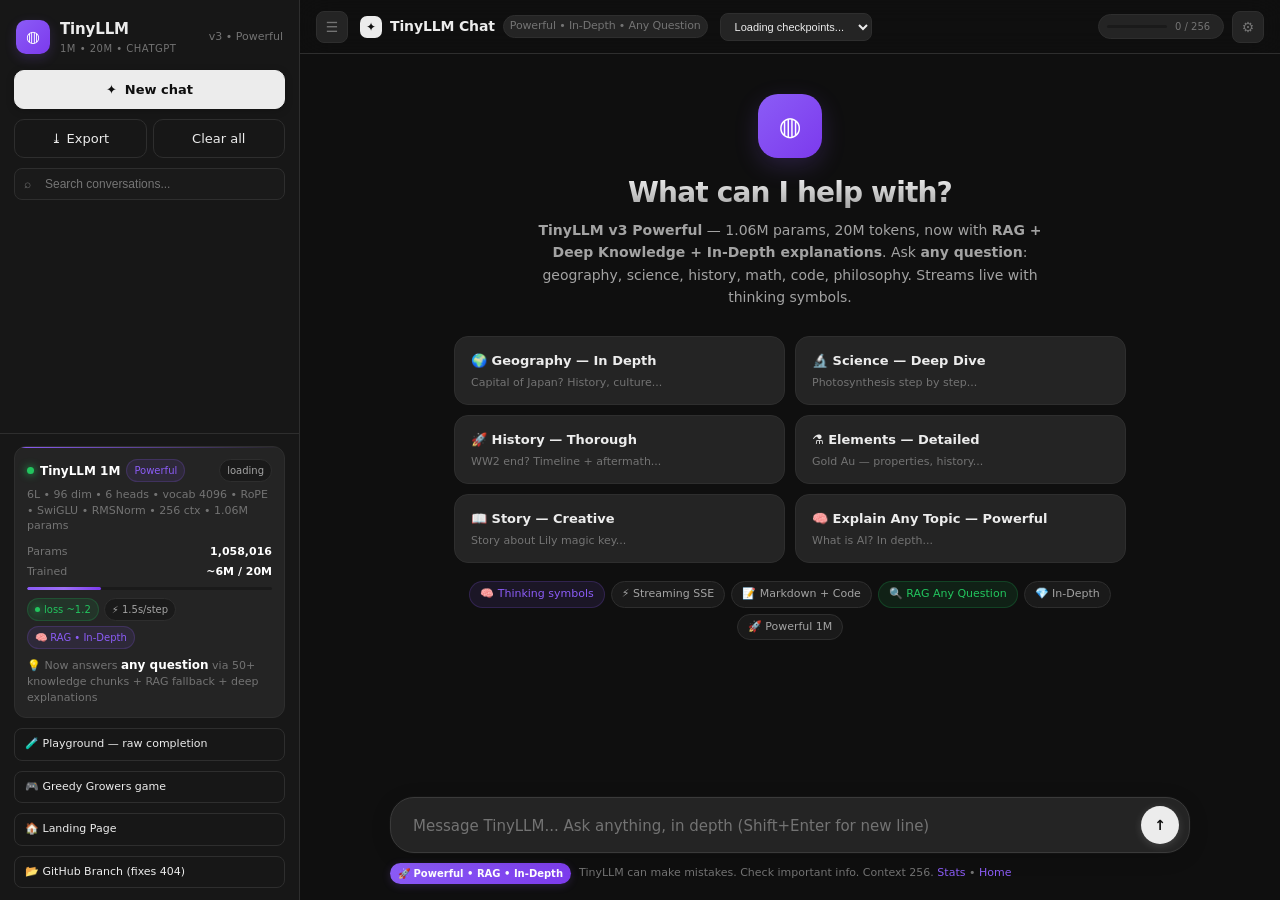
==== commit 0673cbb2: "Fix GitHub 404: relative links + branch-specific GitHub URLs - Fixed /chat.html -> chat.html, /game." ====
--- a/chat.html
+++ b/chat.html
@@ -237,8 +237,10 @@
       </div>
       <div style="margin-top:8px" class="small">💡 Now answers <b>any question</b> via 50+ knowledge chunks + RAG fallback + deep explanations</div>
     </div>
-    <a class="btn btn-ghost btn-small" href="/llm_demo.html" style="justify-content:flex-start">🧪 Playground — raw completion</a>
-    <a class="btn btn-ghost btn-small" href="/game" style="justify-content:flex-start">🎮 Greedy Growers game</a>
+    <a class="btn btn-ghost btn-small" href="llm_demo.html" style="justify-content:flex-start">🧪 Playground — raw completion</a>
+    <a class="btn btn-ghost btn-small" href="game.html" style="justify-content:flex-start">🎮 Greedy Growers game</a>
+    <a class="btn btn-ghost btn-small" href="index.html" style="justify-content:flex-start">🏠 Landing Page</a>
+    <a class="btn btn-ghost btn-small" href="https://github.com/alrickdaley8-cpu/eferfefe/tree/arena/01a0173a-eferfefe" target="_blank" style="justify-content:flex-start">📂 GitHub Branch (fixes 404)</a>
   </div>
 </div>
 
@@ -288,7 +290,7 @@
       </div>
     </div>
     <div class="input-footer">
-      <div class="left"><span class="power-badge">🚀 Powerful • RAG • In-Depth</span><span>TinyLLM can make mistakes. Check important info. Context 256. <a href="/MODEL_STATS.md" target="_blank">Stats</a></span></div>
+      <div class="left"><span class="power-badge">🚀 Powerful • RAG • In-Depth</span><span>TinyLLM can make mistakes. Check important info. Context 256. <a href="MODEL_STATS.md" target="_blank">Stats</a> • <a href="index.html">Home</a></span></div>
       <span id="perfInfo" style="color:var(--muted)"> </span>
     </div>
   </div>
